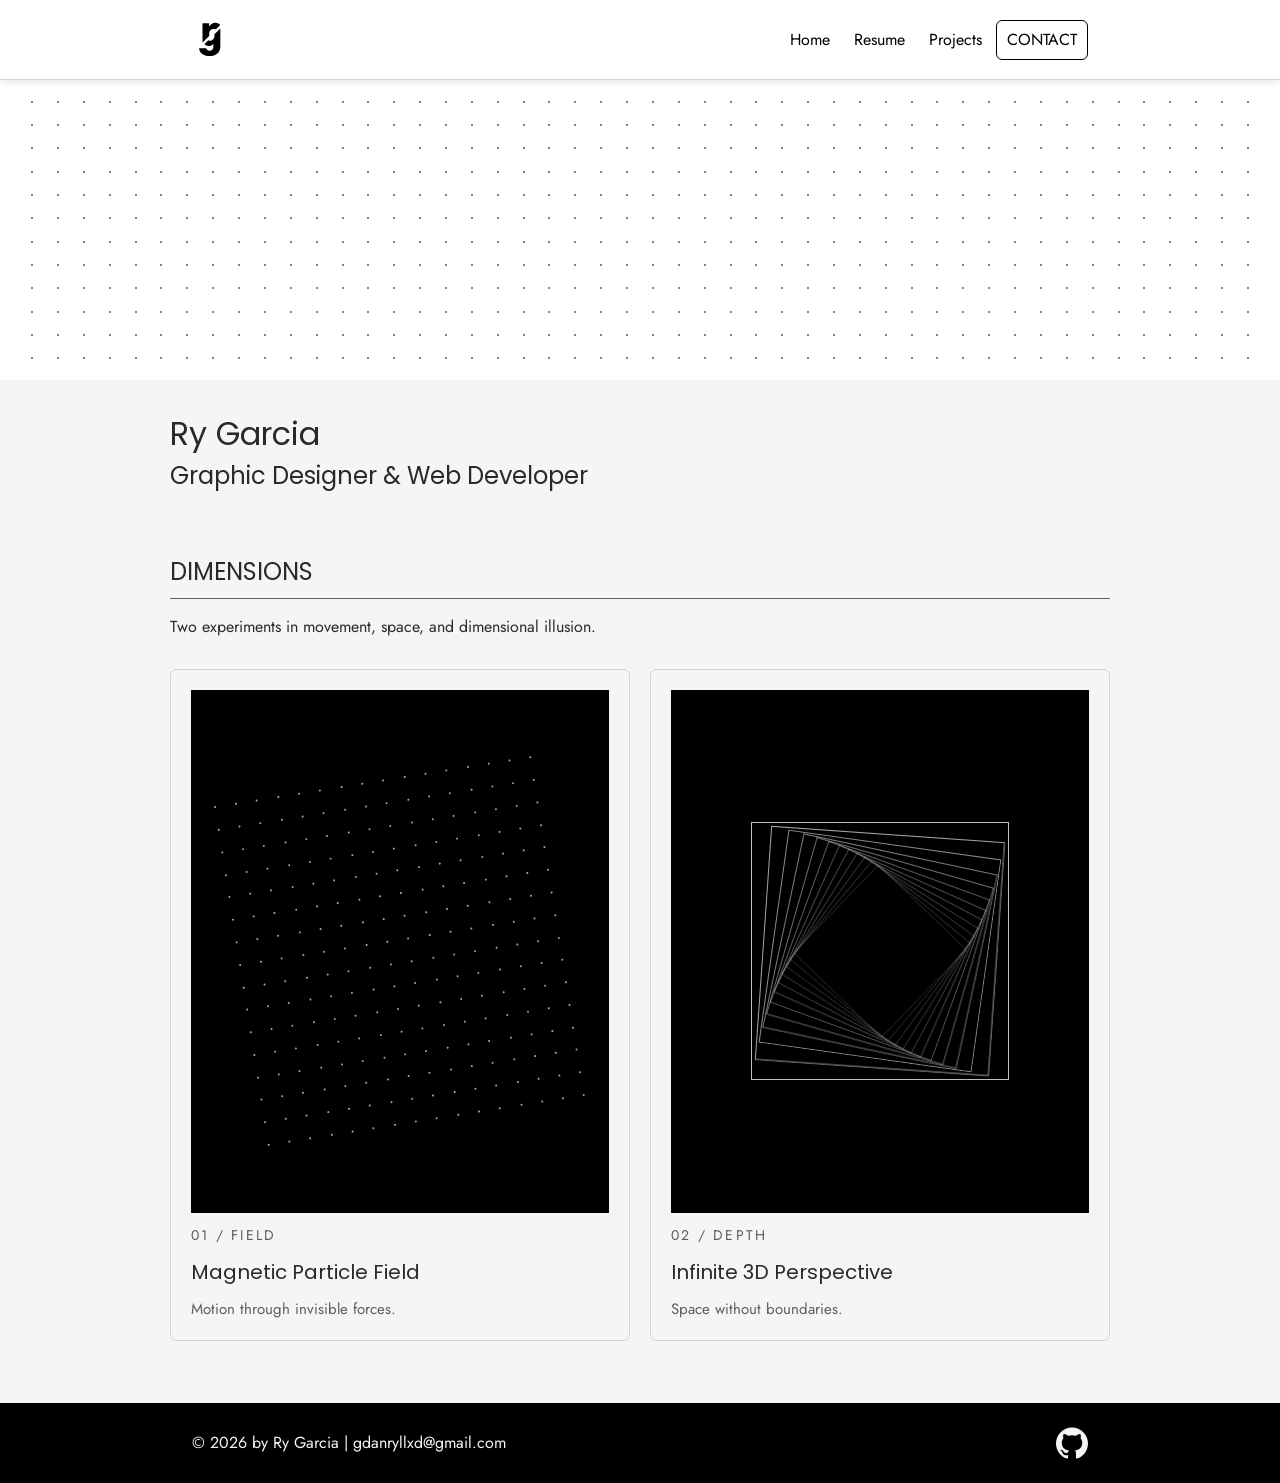
==== animations.html @ 8d1f46aa "Remove old SVG project" ====
<!DOCTYPE html>
<html lang="en">
  <head>
    <meta charset="UTF-8">
    <meta name="viewport" content="width=device-width, initial-scale=1.0">
    <title>DIMENSIONS | Ry Garcia</title>
    <meta name="description" content="Two CSS motion studies by Ry Garcia: magnetic particle waves and infinite perspective.">
    <link rel="icon" href="logo%20animation/monogram.svg" type="image/svg+xml">

    <link rel="preconnect" href="https://fonts.googleapis.com">
    <link rel="preconnect" href="https://fonts.gstatic.com" crossorigin>
    <link href="https://fonts.googleapis.com/css2?family=Jost:ital,wght@0,100..900;1,100..900&family=Poppins:wght@400;500;600&display=swap" rel="stylesheet">

    <link rel="stylesheet" href="css/styles.css">
    <link rel="stylesheet" href="css/dimensions.css">
  </head>

  <body class="projects resume">
    <a class="skip-link" href="#main-content">Skip to content</a>
    <div class="navWrap">
      <a href="index.html" class="navLogo" aria-label="Home">
        <svg class="logo" viewBox="0 0 500 500" role="img" aria-label="Ry Garcia monogram">
          <path class="logo-g" d="M280.364,178.832c.059,8.185.182,16.949.182,23.941,0,30.855-29.593,56.183-61.036,56.183-6.953,0-11.017-1.473-14.735-4.535l-49.396,49.396c11.145,12.104,33.011,21.149,50.374,21.149,29.133,0,41.964-6.332,60.46-25.448h.923v35.435c0,32.635-21.731,49.42-47.626,49.42-24.506,0-37.915-12.589-40.227-31.703h-91.092c5.085,57.347,54.099,97.908,131.319,97.908,79.532,0,134.557-44.757,134.557-120.287V105.129l-73.703,73.703Z"></path>
          <path class="logo-r" d="M131.656,282.285l83.306-83.305.556-36.054c0-27.744,23.435-49.475,54.083-49.475,11.64,0,18.456,2.064,25.304,5.587l57.84-57.84c-9.138-9.321-16.112-13.548-22.907-17.027-9.123-4.065-14.662-5.293-19.506-6.321-8.775-1.862-15.678-2.05-17.744-2.081-16.878-.254-30.786,5.124-37.82,8.492-14.78,7.078-28.645,18.927-39.7,36.821h-1.351v-40.69h-82.93l.846,235.604.025,6.288Z"></path>
        </svg>
      </a>
      <input type="checkbox" id="navToggle" class="navToggle" aria-label="Toggle navigation" aria-controls="primaryNavigation">
      <label for="navToggle" class="navToggleLabel"><span></span></label>
      <nav id="primaryNavigation" aria-label="Primary navigation">
        <ul>
          <li><a href="index.html">Home</a></li>
          <li><a href="resume.html">Resume</a></li>
          <li><a href="projects.html">Projects</a></li>
          <li><button type="button" class="btn" popovertarget="contactPopover">Contact</button></li>
        </ul>
      </nav>
    </div>

    <div id="contactPopover" popover role="dialog" aria-labelledby="contactHeading">
      <div class="card">
        <img src="images/ry-garcia.webp" alt="Ry Garcia" width="384" height="512" decoding="async">
        <div class="contact-details">
          <h2 id="contactHeading">Ry Garcia</h2>
          <p class="contact-bio">
            I’m a graphic design and web development student who enjoys learning
            new skills, exploring creative ideas, and building websites that are
            both creative and functional.
          </p>
          <p><a href="mailto:ry.garcia@example.com">ry.garcia@example.com</a></p>
          <p><a href="tel:+13035550142">(303) 555-0142</a></p>
        </div>
        <button type="button" popovertarget="contactPopover" popovertargetaction="hide" aria-label="Close contact" autofocus>&#215;</button>
      </div>
    </div>

    <header>
      <div class="banner-field" aria-hidden="true">
        <div class="banner-row" style="--row: 0">
          <span class="banner-dot"></span><span class="banner-dot"></span><span class="banner-dot"></span><span class="banner-dot"></span><span class="banner-dot"></span><span class="banner-dot"></span><span class="banner-dot"></span><span class="banner-dot"></span><span class="banner-dot"></span><span class="banner-dot"></span><span class="banner-dot"></span><span class="banner-dot"></span><span class="banner-dot"></span><span class="banner-dot"></span><span class="banner-dot"></span><span class="banner-dot"></span>
          <span class="banner-dot"></span><span class="banner-dot"></span><span class="banner-dot"></span><span class="banner-dot"></span><span class="banner-dot"></span><span class="banner-dot"></span><span class="banner-dot"></span><span class="banner-dot"></span><span class="banner-dot"></span><span class="banner-dot"></span><span class="banner-dot"></span><span class="banner-dot"></span><span class="banner-dot"></span><span class="banner-dot"></span><span class="banner-dot"></span><span class="banner-dot"></span>
          <span class="banner-dot"></span><span class="banner-dot"></span><span class="banner-dot"></span><span class="banner-dot"></span><span class="banner-dot"></span><span class="banner-dot"></span><span class="banner-dot"></span><span class="banner-dot"></span><span class="banner-dot"></span><span class="banner-dot"></span><span class="banner-dot"></span><span class="banner-dot"></span><span class="banner-dot"></span><span class="banner-dot"></span><span class="banner-dot"></span><span class="banner-dot"></span>
        </div>
        <div class="banner-row" style="--row: 1">
          <span class="banner-dot"></span><span class="banner-dot"></span><span class="banner-dot"></span><span class="banner-dot"></span><span class="banner-dot"></span><span class="banner-dot"></span><span class="banner-dot"></span><span class="banner-dot"></span><span class="banner-dot"></span><span class="banner-dot"></span><span class="banner-dot"></span><span class="banner-dot"></span><span class="banner-dot"></span><span class="banner-dot"></span><span class="banner-dot"></span><span class="banner-dot"></span>
          <span class="banner-dot"></span><span class="banner-dot"></span><span class="banner-dot"></span><span class="banner-dot"></span><span class="banner-dot"></span><span class="banner-dot"></span><span class="banner-dot"></span><span class="banner-dot"></span><span class="banner-dot"></span><span class="banner-dot"></span><span class="banner-dot"></span><span class="banner-dot"></span><span class="banner-dot"></span><span class="banner-dot"></span><span class="banner-dot"></span><span class="banner-dot"></span>
          <span class="banner-dot"></span><span class="banner-dot"></span><span class="banner-dot"></span><span class="banner-dot"></span><span class="banner-dot"></span><span class="banner-dot"></span><span class="banner-dot"></span><span class="banner-dot"></span><span class="banner-dot"></span><span class="banner-dot"></span><span class="banner-dot"></span><span class="banner-dot"></span><span class="banner-dot"></span><span class="banner-dot"></span><span class="banner-dot"></span><span class="banner-dot"></span>
        </div>
        <div class="banner-row" style="--row: 2">
          <span class="banner-dot"></span><span class="banner-dot"></span><span class="banner-dot"></span><span class="banner-dot"></span><span class="banner-dot"></span><span class="banner-dot"></span><span class="banner-dot"></span><span class="banner-dot"></span><span class="banner-dot"></span><span class="banner-dot"></span><span class="banner-dot"></span><span class="banner-dot"></span><span class="banner-dot"></span><span class="banner-dot"></span><span class="banner-dot"></span><span class="banner-dot"></span>
          <span class="banner-dot"></span><span class="banner-dot"></span><span class="banner-dot"></span><span class="banner-dot"></span><span class="banner-dot"></span><span class="banner-dot"></span><span class="banner-dot"></span><span class="banner-dot"></span><span class="banner-dot"></span><span class="banner-dot"></span><span class="banner-dot"></span><span class="banner-dot"></span><span class="banner-dot"></span><span class="banner-dot"></span><span class="banner-dot"></span><span class="banner-dot"></span>
          <span class="banner-dot"></span><span class="banner-dot"></span><span class="banner-dot"></span><span class="banner-dot"></span><span class="banner-dot"></span><span class="banner-dot"></span><span class="banner-dot"></span><span class="banner-dot"></span><span class="banner-dot"></span><span class="banner-dot"></span><span class="banner-dot"></span><span class="banner-dot"></span><span class="banner-dot"></span><span class="banner-dot"></span><span class="banner-dot"></span><span class="banner-dot"></span>
        </div>
        <div class="banner-row" style="--row: 3">
          <span class="banner-dot"></span><span class="banner-dot"></span><span class="banner-dot"></span><span class="banner-dot"></span><span class="banner-dot"></span><span class="banner-dot"></span><span class="banner-dot"></span><span class="banner-dot"></span><span class="banner-dot"></span><span class="banner-dot"></span><span class="banner-dot"></span><span class="banner-dot"></span><span class="banner-dot"></span><span class="banner-dot"></span><span class="banner-dot"></span><span class="banner-dot"></span>
          <span class="banner-dot"></span><span class="banner-dot"></span><span class="banner-dot"></span><span class="banner-dot"></span><span class="banner-dot"></span><span class="banner-dot"></span><span class="banner-dot"></span><span class="banner-dot"></span><span class="banner-dot"></span><span class="banner-dot"></span><span class="banner-dot"></span><span class="banner-dot"></span><span class="banner-dot"></span><span class="banner-dot"></span><span class="banner-dot"></span><span class="banner-dot"></span>
          <span class="banner-dot"></span><span class="banner-dot"></span><span class="banner-dot"></span><span class="banner-dot"></span><span class="banner-dot"></span><span class="banner-dot"></span><span class="banner-dot"></span><span class="banner-dot"></span><span class="banner-dot"></span><span class="banner-dot"></span><span class="banner-dot"></span><span class="banner-dot"></span><span class="banner-dot"></span><span class="banner-dot"></span><span class="banner-dot"></span><span class="banner-dot"></span>
        </div>
        <div class="banner-row" style="--row: 4">
          <span class="banner-dot"></span><span class="banner-dot"></span><span class="banner-dot"></span><span class="banner-dot"></span><span class="banner-dot"></span><span class="banner-dot"></span><span class="banner-dot"></span><span class="banner-dot"></span><span class="banner-dot"></span><span class="banner-dot"></span><span class="banner-dot"></span><span class="banner-dot"></span><span class="banner-dot"></span><span class="banner-dot"></span><span class="banner-dot"></span><span class="banner-dot"></span>
          <span class="banner-dot"></span><span class="banner-dot"></span><span class="banner-dot"></span><span class="banner-dot"></span><span class="banner-dot"></span><span class="banner-dot"></span><span class="banner-dot"></span><span class="banner-dot"></span><span class="banner-dot"></span><span class="banner-dot"></span><span class="banner-dot"></span><span class="banner-dot"></span><span class="banner-dot"></span><span class="banner-dot"></span><span class="banner-dot"></span><span class="banner-dot"></span>
          <span class="banner-dot"></span><span class="banner-dot"></span><span class="banner-dot"></span><span class="banner-dot"></span><span class="banner-dot"></span><span class="banner-dot"></span><span class="banner-dot"></span><span class="banner-dot"></span><span class="banner-dot"></span><span class="banner-dot"></span><span class="banner-dot"></span><span class="banner-dot"></span><span class="banner-dot"></span><span class="banner-dot"></span><span class="banner-dot"></span><span class="banner-dot"></span>
        </div>
        <div class="banner-row" style="--row: 5">
          <span class="banner-dot"></span><span class="banner-dot"></span><span class="banner-dot"></span><span class="banner-dot"></span><span class="banner-dot"></span><span class="banner-dot"></span><span class="banner-dot"></span><span class="banner-dot"></span><span class="banner-dot"></span><span class="banner-dot"></span><span class="banner-dot"></span><span class="banner-dot"></span><span class="banner-dot"></span><span class="banner-dot"></span><span class="banner-dot"></span><span class="banner-dot"></span>
          <span class="banner-dot"></span><span class="banner-dot"></span><span class="banner-dot"></span><span class="banner-dot"></span><span class="banner-dot"></span><span class="banner-dot"></span><span class="banner-dot"></span><span class="banner-dot"></span><span class="banner-dot"></span><span class="banner-dot"></span><span class="banner-dot"></span><span class="banner-dot"></span><span class="banner-dot"></span><span class="banner-dot"></span><span class="banner-dot"></span><span class="banner-dot"></span>
          <span class="banner-dot"></span><span class="banner-dot"></span><span class="banner-dot"></span><span class="banner-dot"></span><span class="banner-dot"></span><span class="banner-dot"></span><span class="banner-dot"></span><span class="banner-dot"></span><span class="banner-dot"></span><span class="banner-dot"></span><span class="banner-dot"></span><span class="banner-dot"></span><span class="banner-dot"></span><span class="banner-dot"></span><span class="banner-dot"></span><span class="banner-dot"></span>
        </div>
        <div class="banner-row" style="--row: 6">
          <span class="banner-dot"></span><span class="banner-dot"></span><span class="banner-dot"></span><span class="banner-dot"></span><span class="banner-dot"></span><span class="banner-dot"></span><span class="banner-dot"></span><span class="banner-dot"></span><span class="banner-dot"></span><span class="banner-dot"></span><span class="banner-dot"></span><span class="banner-dot"></span><span class="banner-dot"></span><span class="banner-dot"></span><span class="banner-dot"></span><span class="banner-dot"></span>
          <span class="banner-dot"></span><span class="banner-dot"></span><span class="banner-dot"></span><span class="banner-dot"></span><span class="banner-dot"></span><span class="banner-dot"></span><span class="banner-dot"></span><span class="banner-dot"></span><span class="banner-dot"></span><span class="banner-dot"></span><span class="banner-dot"></span><span class="banner-dot"></span><span class="banner-dot"></span><span class="banner-dot"></span><span class="banner-dot"></span><span class="banner-dot"></span>
          <span class="banner-dot"></span><span class="banner-dot"></span><span class="banner-dot"></span><span class="banner-dot"></span><span class="banner-dot"></span><span class="banner-dot"></span><span class="banner-dot"></span><span class="banner-dot"></span><span class="banner-dot"></span><span class="banner-dot"></span><span class="banner-dot"></span><span class="banner-dot"></span><span class="banner-dot"></span><span class="banner-dot"></span><span class="banner-dot"></span><span class="banner-dot"></span>
        </div>
        <div class="banner-row" style="--row: 7">
          <span class="banner-dot"></span><span class="banner-dot"></span><span class="banner-dot"></span><span class="banner-dot"></span><span class="banner-dot"></span><span class="banner-dot"></span><span class="banner-dot"></span><span class="banner-dot"></span><span class="banner-dot"></span><span class="banner-dot"></span><span class="banner-dot"></span><span class="banner-dot"></span><span class="banner-dot"></span><span class="banner-dot"></span><span class="banner-dot"></span><span class="banner-dot"></span>
          <span class="banner-dot"></span><span class="banner-dot"></span><span class="banner-dot"></span><span class="banner-dot"></span><span class="banner-dot"></span><span class="banner-dot"></span><span class="banner-dot"></span><span class="banner-dot"></span><span class="banner-dot"></span><span class="banner-dot"></span><span class="banner-dot"></span><span class="banner-dot"></span><span class="banner-dot"></span><span class="banner-dot"></span><span class="banner-dot"></span><span class="banner-dot"></span>
          <span class="banner-dot"></span><span class="banner-dot"></span><span class="banner-dot"></span><span class="banner-dot"></span><span class="banner-dot"></span><span class="banner-dot"></span><span class="banner-dot"></span><span class="banner-dot"></span><span class="banner-dot"></span><span class="banner-dot"></span><span class="banner-dot"></span><span class="banner-dot"></span><span class="banner-dot"></span><span class="banner-dot"></span><span class="banner-dot"></span><span class="banner-dot"></span>
        </div>
        <div class="banner-row" style="--row: 8">
          <span class="banner-dot"></span><span class="banner-dot"></span><span class="banner-dot"></span><span class="banner-dot"></span><span class="banner-dot"></span><span class="banner-dot"></span><span class="banner-dot"></span><span class="banner-dot"></span><span class="banner-dot"></span><span class="banner-dot"></span><span class="banner-dot"></span><span class="banner-dot"></span><span class="banner-dot"></span><span class="banner-dot"></span><span class="banner-dot"></span><span class="banner-dot"></span>
          <span class="banner-dot"></span><span class="banner-dot"></span><span class="banner-dot"></span><span class="banner-dot"></span><span class="banner-dot"></span><span class="banner-dot"></span><span class="banner-dot"></span><span class="banner-dot"></span><span class="banner-dot"></span><span class="banner-dot"></span><span class="banner-dot"></span><span class="banner-dot"></span><span class="banner-dot"></span><span class="banner-dot"></span><span class="banner-dot"></span><span class="banner-dot"></span>
          <span class="banner-dot"></span><span class="banner-dot"></span><span class="banner-dot"></span><span class="banner-dot"></span><span class="banner-dot"></span><span class="banner-dot"></span><span class="banner-dot"></span><span class="banner-dot"></span><span class="banner-dot"></span><span class="banner-dot"></span><span class="banner-dot"></span><span class="banner-dot"></span><span class="banner-dot"></span><span class="banner-dot"></span><span class="banner-dot"></span><span class="banner-dot"></span>
        </div>
        <div class="banner-row" style="--row: 9">
          <span class="banner-dot"></span><span class="banner-dot"></span><span class="banner-dot"></span><span class="banner-dot"></span><span class="banner-dot"></span><span class="banner-dot"></span><span class="banner-dot"></span><span class="banner-dot"></span><span class="banner-dot"></span><span class="banner-dot"></span><span class="banner-dot"></span><span class="banner-dot"></span><span class="banner-dot"></span><span class="banner-dot"></span><span class="banner-dot"></span><span class="banner-dot"></span>
          <span class="banner-dot"></span><span class="banner-dot"></span><span class="banner-dot"></span><span class="banner-dot"></span><span class="banner-dot"></span><span class="banner-dot"></span><span class="banner-dot"></span><span class="banner-dot"></span><span class="banner-dot"></span><span class="banner-dot"></span><span class="banner-dot"></span><span class="banner-dot"></span><span class="banner-dot"></span><span class="banner-dot"></span><span class="banner-dot"></span><span class="banner-dot"></span>
          <span class="banner-dot"></span><span class="banner-dot"></span><span class="banner-dot"></span><span class="banner-dot"></span><span class="banner-dot"></span><span class="banner-dot"></span><span class="banner-dot"></span><span class="banner-dot"></span><span class="banner-dot"></span><span class="banner-dot"></span><span class="banner-dot"></span><span class="banner-dot"></span><span class="banner-dot"></span><span class="banner-dot"></span><span class="banner-dot"></span><span class="banner-dot"></span>
        </div>
        <div class="banner-row" style="--row: 10">
          <span class="banner-dot"></span><span class="banner-dot"></span><span class="banner-dot"></span><span class="banner-dot"></span><span class="banner-dot"></span><span class="banner-dot"></span><span class="banner-dot"></span><span class="banner-dot"></span><span class="banner-dot"></span><span class="banner-dot"></span><span class="banner-dot"></span><span class="banner-dot"></span><span class="banner-dot"></span><span class="banner-dot"></span><span class="banner-dot"></span><span class="banner-dot"></span>
          <span class="banner-dot"></span><span class="banner-dot"></span><span class="banner-dot"></span><span class="banner-dot"></span><span class="banner-dot"></span><span class="banner-dot"></span><span class="banner-dot"></span><span class="banner-dot"></span><span class="banner-dot"></span><span class="banner-dot"></span><span class="banner-dot"></span><span class="banner-dot"></span><span class="banner-dot"></span><span class="banner-dot"></span><span class="banner-dot"></span><span class="banner-dot"></span>
          <span class="banner-dot"></span><span class="banner-dot"></span><span class="banner-dot"></span><span class="banner-dot"></span><span class="banner-dot"></span><span class="banner-dot"></span><span class="banner-dot"></span><span class="banner-dot"></span><span class="banner-dot"></span><span class="banner-dot"></span><span class="banner-dot"></span><span class="banner-dot"></span><span class="banner-dot"></span><span class="banner-dot"></span><span class="banner-dot"></span><span class="banner-dot"></span>
        </div>
        <div class="banner-row" style="--row: 11">
          <span class="banner-dot"></span><span class="banner-dot"></span><span class="banner-dot"></span><span class="banner-dot"></span><span class="banner-dot"></span><span class="banner-dot"></span><span class="banner-dot"></span><span class="banner-dot"></span><span class="banner-dot"></span><span class="banner-dot"></span><span class="banner-dot"></span><span class="banner-dot"></span><span class="banner-dot"></span><span class="banner-dot"></span><span class="banner-dot"></span><span class="banner-dot"></span>
          <span class="banner-dot"></span><span class="banner-dot"></span><span class="banner-dot"></span><span class="banner-dot"></span><span class="banner-dot"></span><span class="banner-dot"></span><span class="banner-dot"></span><span class="banner-dot"></span><span class="banner-dot"></span><span class="banner-dot"></span><span class="banner-dot"></span><span class="banner-dot"></span><span class="banner-dot"></span><span class="banner-dot"></span><span class="banner-dot"></span><span class="banner-dot"></span>
          <span class="banner-dot"></span><span class="banner-dot"></span><span class="banner-dot"></span><span class="banner-dot"></span><span class="banner-dot"></span><span class="banner-dot"></span><span class="banner-dot"></span><span class="banner-dot"></span><span class="banner-dot"></span><span class="banner-dot"></span><span class="banner-dot"></span><span class="banner-dot"></span><span class="banner-dot"></span><span class="banner-dot"></span><span class="banner-dot"></span><span class="banner-dot"></span>
        </div>
      </div>
      <div class="content-wrapper">
        <h1>Ry Garcia</h1>
        <p class="site-subtitle">Graphic Designer &amp; Web Developer</p>
      </div>
    </header>

    <main id="main-content" class="content-wrapper" tabindex="-1">
      <section class="resume-section dimensions" aria-labelledby="animation-showcase-heading">
        <h2 id="animation-showcase-heading">DIMENSIONS</h2>
        <p class="dimensions-intro">Two experiments in movement, space, and dimensional illusion.</p>
        <div class="project-wrapper dimensions-grid">
          <article class="project-item dimensions-card">
            <div class="dimensions-stage dimensions-stage--field" tabindex="0" role="img" aria-label="Coordinated magnetic particle waves. Hover or focus to expand the field.">
              <div class="magnetic-field" aria-hidden="true">
                <div class="field-row" style="--row: 0"><span class="field-dot"></span><span class="field-dot"></span><span class="field-dot"></span><span class="field-dot"></span><span class="field-dot"></span><span class="field-dot"></span><span class="field-dot"></span><span class="field-dot"></span><span class="field-dot"></span><span class="field-dot"></span><span class="field-dot"></span><span class="field-dot"></span><span class="field-dot"></span><span class="field-dot"></span><span class="field-dot"></span><span class="field-dot"></span></div>
                <div class="field-row" style="--row: 1"><span class="field-dot"></span><span class="field-dot"></span><span class="field-dot"></span><span class="field-dot"></span><span class="field-dot"></span><span class="field-dot"></span><span class="field-dot"></span><span class="field-dot"></span><span class="field-dot"></span><span class="field-dot"></span><span class="field-dot"></span><span class="field-dot"></span><span class="field-dot"></span><span class="field-dot"></span><span class="field-dot"></span><span class="field-dot"></span></div>
                <div class="field-row" style="--row: 2"><span class="field-dot"></span><span class="field-dot"></span><span class="field-dot"></span><span class="field-dot"></span><span class="field-dot"></span><span class="field-dot"></span><span class="field-dot"></span><span class="field-dot"></span><span class="field-dot"></span><span class="field-dot"></span><span class="field-dot"></span><span class="field-dot"></span><span class="field-dot"></span><span class="field-dot"></span><span class="field-dot"></span><span class="field-dot"></span></div>
                <div class="field-row" style="--row: 3"><span class="field-dot"></span><span class="field-dot"></span><span class="field-dot"></span><span class="field-dot"></span><span class="field-dot"></span><span class="field-dot"></span><span class="field-dot"></span><span class="field-dot"></span><span class="field-dot"></span><span class="field-dot"></span><span class="field-dot"></span><span class="field-dot"></span><span class="field-dot"></span><span class="field-dot"></span><span class="field-dot"></span><span class="field-dot"></span></div>
                <div class="field-row" style="--row: 4"><span class="field-dot"></span><span class="field-dot"></span><span class="field-dot"></span><span class="field-dot"></span><span class="field-dot"></span><span class="field-dot"></span><span class="field-dot"></span><span class="field-dot"></span><span class="field-dot"></span><span class="field-dot"></span><span class="field-dot"></span><span class="field-dot"></span><span class="field-dot"></span><span class="field-dot"></span><span class="field-dot"></span><span class="field-dot"></span></div>
                <div class="field-row" style="--row: 5"><span class="field-dot"></span><span class="field-dot"></span><span class="field-dot"></span><span class="field-dot"></span><span class="field-dot"></span><span class="field-dot"></span><span class="field-dot"></span><span class="field-dot"></span><span class="field-dot"></span><span class="field-dot"></span><span class="field-dot"></span><span class="field-dot"></span><span class="field-dot"></span><span class="field-dot"></span><span class="field-dot"></span><span class="field-dot"></span></div>
                <div class="field-row" style="--row: 6"><span class="field-dot"></span><span class="field-dot"></span><span class="field-dot"></span><span class="field-dot"></span><span class="field-dot"></span><span class="field-dot"></span><span class="field-dot"></span><span class="field-dot"></span><span class="field-dot"></span><span class="field-dot"></span><span class="field-dot"></span><span class="field-dot"></span><span class="field-dot"></span><span class="field-dot"></span><span class="field-dot"></span><span class="field-dot"></span></div>
                <div class="field-row" style="--row: 7"><span class="field-dot"></span><span class="field-dot"></span><span class="field-dot"></span><span class="field-dot"></span><span class="field-dot"></span><span class="field-dot"></span><span class="field-dot"></span><span class="field-dot"></span><span class="field-dot"></span><span class="field-dot"></span><span class="field-dot"></span><span class="field-dot"></span><span class="field-dot"></span><span class="field-dot"></span><span class="field-dot"></span><span class="field-dot"></span></div>
                <div class="field-row" style="--row: 8"><span class="field-dot"></span><span class="field-dot"></span><span class="field-dot"></span><span class="field-dot"></span><span class="field-dot"></span><span class="field-dot"></span><span class="field-dot"></span><span class="field-dot"></span><span class="field-dot"></span><span class="field-dot"></span><span class="field-dot"></span><span class="field-dot"></span><span class="field-dot"></span><span class="field-dot"></span><span class="field-dot"></span><span class="field-dot"></span></div>
                <div class="field-row" style="--row: 9"><span class="field-dot"></span><span class="field-dot"></span><span class="field-dot"></span><span class="field-dot"></span><span class="field-dot"></span><span class="field-dot"></span><span class="field-dot"></span><span class="field-dot"></span><span class="field-dot"></span><span class="field-dot"></span><span class="field-dot"></span><span class="field-dot"></span><span class="field-dot"></span><span class="field-dot"></span><span class="field-dot"></span><span class="field-dot"></span></div>
                <div class="field-row" style="--row: 10"><span class="field-dot"></span><span class="field-dot"></span><span class="field-dot"></span><span class="field-dot"></span><span class="field-dot"></span><span class="field-dot"></span><span class="field-dot"></span><span class="field-dot"></span><span class="field-dot"></span><span class="field-dot"></span><span class="field-dot"></span><span class="field-dot"></span><span class="field-dot"></span><span class="field-dot"></span><span class="field-dot"></span><span class="field-dot"></span></div>
                <div class="field-row" style="--row: 11"><span class="field-dot"></span><span class="field-dot"></span><span class="field-dot"></span><span class="field-dot"></span><span class="field-dot"></span><span class="field-dot"></span><span class="field-dot"></span><span class="field-dot"></span><span class="field-dot"></span><span class="field-dot"></span><span class="field-dot"></span><span class="field-dot"></span><span class="field-dot"></span><span class="field-dot"></span><span class="field-dot"></span><span class="field-dot"></span></div>
                <div class="field-row" style="--row: 12"><span class="field-dot"></span><span class="field-dot"></span><span class="field-dot"></span><span class="field-dot"></span><span class="field-dot"></span><span class="field-dot"></span><span class="field-dot"></span><span class="field-dot"></span><span class="field-dot"></span><span class="field-dot"></span><span class="field-dot"></span><span class="field-dot"></span><span class="field-dot"></span><span class="field-dot"></span><span class="field-dot"></span><span class="field-dot"></span></div>
                <div class="field-row" style="--row: 13"><span class="field-dot"></span><span class="field-dot"></span><span class="field-dot"></span><span class="field-dot"></span><span class="field-dot"></span><span class="field-dot"></span><span class="field-dot"></span><span class="field-dot"></span><span class="field-dot"></span><span class="field-dot"></span><span class="field-dot"></span><span class="field-dot"></span><span class="field-dot"></span><span class="field-dot"></span><span class="field-dot"></span><span class="field-dot"></span></div>
                <div class="field-row" style="--row: 14"><span class="field-dot"></span><span class="field-dot"></span><span class="field-dot"></span><span class="field-dot"></span><span class="field-dot"></span><span class="field-dot"></span><span class="field-dot"></span><span class="field-dot"></span><span class="field-dot"></span><span class="field-dot"></span><span class="field-dot"></span><span class="field-dot"></span><span class="field-dot"></span><span class="field-dot"></span><span class="field-dot"></span><span class="field-dot"></span></div>
                <div class="field-row" style="--row: 15"><span class="field-dot"></span><span class="field-dot"></span><span class="field-dot"></span><span class="field-dot"></span><span class="field-dot"></span><span class="field-dot"></span><span class="field-dot"></span><span class="field-dot"></span><span class="field-dot"></span><span class="field-dot"></span><span class="field-dot"></span><span class="field-dot"></span><span class="field-dot"></span><span class="field-dot"></span><span class="field-dot"></span><span class="field-dot"></span></div>
              </div>
            </div>
            <p class="dimensions-label">01 / FIELD</p>
            <h3>Magnetic Particle Field</h3>
            <p class="dimensions-caption">Motion through invisible forces.</p>
          </article>

          <article class="project-item dimensions-card">
            <div class="dimensions-stage dimensions-stage--depth" tabindex="0" role="img" aria-label="Nested geometric frames moving through depth. Hover or focus to shift perspective.">
              <div class="depth-camera" aria-hidden="true">
                <div class="depth-flight">
                  <span class="depth-frame" style="--frame: 0"></span>
                  <span class="depth-frame" style="--frame: 1"></span>
                  <span class="depth-frame" style="--frame: 2"></span>
                  <span class="depth-frame" style="--frame: 3"></span>
                  <span class="depth-frame" style="--frame: 4"></span>
                  <span class="depth-frame" style="--frame: 5"></span>
                  <span class="depth-frame" style="--frame: 6"></span>
                  <span class="depth-frame" style="--frame: 7"></span>
                  <span class="depth-frame" style="--frame: 8"></span>
                  <span class="depth-frame" style="--frame: 9"></span>
                  <span class="depth-frame" style="--frame: 10"></span>
                  <span class="depth-frame" style="--frame: 11"></span>
                </div>
              </div>
            </div>
            <p class="dimensions-label">02 / DEPTH</p>
            <h3>Infinite 3D Perspective</h3>
            <p class="dimensions-caption">Space without boundaries.</p>
          </article>

        </div>
      </section>
    </main>

    <footer>
      <p>
        © 2026 by Ry Garcia |
        <a href="mailto:gdanryllxd@gmail.com">gdanryllxd@gmail.com</a>
      </p>

      <ul class="socials">
        <li>
          <a href="https://github.com/rydoesart/ry_garcia_resume" target="_blank" rel="noopener" aria-label="GitHub repository">
            <svg class="github-icon" viewBox="0 0 24 24" aria-hidden="true" focusable="false">
              <path fill="currentColor" d="M12 .297c-6.63 0-12 5.373-12 12 0 5.303 3.438 9.8 8.205 11.385.6.113.82-.258.82-.577 0-.285-.01-1.04-.015-2.04-3.338.724-4.042-1.61-4.042-1.61-.546-1.387-1.333-1.756-1.333-1.756-1.09-.745.083-.73.083-.73 1.205.084 1.84 1.237 1.84 1.237 1.07 1.835 2.807 1.305 3.492.998.108-.776.418-1.305.762-1.605-2.665-.3-5.467-1.334-5.467-5.931 0-1.31.469-2.381 1.235-3.221-.124-.303-.535-1.524.117-3.176 0 0 1.008-.322 3.3 1.23.957-.266 1.983-.399 3.003-.404 1.02.005 2.047.138 3.006.404 2.29-1.552 3.295-1.23 3.295-1.23.655 1.652.243 2.873.12 3.176.77.84 1.232 1.911 1.232 3.221 0 4.609-2.807 5.628-5.479 5.921.43.372.823 1.102.823 2.222 0 1.606-.015 2.903-.015 3.297 0 .322.216.694.825.576C20.565 22.092 24 17.592 24 12.297c0-6.627-5.373-12-12-12Z"/>
            </svg>
          </a>
        </li>
      </ul>
    </footer>
  </body>
</html>
---- css/styles.css ----
/* Custom properties and base styles */

:root {
    --neutral: oklch(45% 0 0);

    --gray-1: oklch(from var(--neutral) 97% c h);
    --gray-2: oklch(from var(--neutral) 92% c h);
    --gray-3: oklch(from var(--neutral) 87% c h);
    --gray-4: oklch(from var(--neutral) 78% c h);
    --gray-5: oklch(from var(--neutral) 68% c h);
    --gray-6: oklch(from var(--neutral) 58% c h);
    --gray-7: oklch(from var(--neutral) 48% c h);
    --gray-8: oklch(from var(--neutral) 38% c h);
    --gray-9: oklch(from var(--neutral) 28% c h);

    --green: oklch(50% 0.13 150);
    --black: oklch(0% 0 0);
    --white: oklch(100% 0 0);
    --transparent: oklch(0% 0 0 / 0);
    --divider-color: oklch(from var(--black) l c h / 60%);

    --body-font: "Jost", sans-serif;
    --heading-font: "Poppins", sans-serif;
    --bar-inline-inset: clamp(var(--space-6), 15vi, 12rem);

    --space-1: 0.25rem;
    --space-2: 0.5rem;
    --space-2-5: 0.625rem;
    --space-3: 0.75rem;
    --space-4: 1rem;
    --space-5: 1.25rem;
    --space-6: 1.5rem;
    --space-7: 1.875rem;
    --space-8: 2rem;
    --space-10: 2.5rem;
    --space-12: 3rem;
    --space-16: 4rem;

    --logo-size: 2.5rem;
    --contact-block-size: 18rem;
    --contact-min-inline-size: 22rem;
    --contact-min-block-size: 12.5rem;
    --contact-image-size: 8rem;
    --menu-icon-size: 1.75rem;
    --content-max-inline-size: 62.5rem;
    --work-column-inline-size: 18.75rem;
    --hero-block-size-small: 12.5rem;
    --hero-block-size-large: 18.75rem;
    --visually-hidden-size: 0.0625rem;

    --border-hairline: 0.025rem;
    --border-thin: 0.0625rem;
    --border-strong: 0.125rem;
    --radius-card: 0.375rem;
    --radius-pill: 0.75rem;

    --text-base: 1rem;
    --text-xl: 2rem;
    --text-lg: 1.5rem;
    --text-md: 1.25rem;
    --text-button: 1.2rem;
    --space-button: 0.4375rem;
    --tracking-wide: 0.1em;
    --font-weight-regular: 400;
    --font-weight-semibold: 600;
    --opacity-muted: 0.5;

    --logo-assembly-duration: 1.8s;
    --logo-assembly-delay: 0.35s;
    /* SVG user units preserve the exact diagonal contact at every size. */
    --logo-contact: 11.313px;
    --duration-fast: 0.14s;
    --duration-menu: 0.22s;
    --ease-standard: ease-in-out;
    --z-menu: 1;
    --z-navigation: 99;
}

html {
    box-sizing: border-box;
}

*, *::before, *::after {
    box-sizing: inherit;
}

html,
body {
    block-size: 100%;
}

body {
    background: var(--gray-1);
    color: var(--gray-9);
    font-family: var(--body-font);
    font-size: var(--text-base);
    line-height: 1.5;
    margin: 0;
}

h1,
h2,
h3 {
    font-family: var(--heading-font);
    font-style: normal;
    font-weight: var(--font-weight-regular);
    margin: 0;
}

h1 {
    font-size: var(--text-xl);
    line-height: 1.5;
}

h2 {
    font-size: var(--text-lg);
}

h3 {
    font-size: var(--text-md);
}

/* Shared layout */

.content-wrapper {
    margin-block: 0;
    margin-inline: auto;
    max-inline-size: var(--content-max-inline-size);
    padding: var(--space-5);
}

.content-bg {
    background: oklch(from var(--gray-1) l c h / 90%);
    padding: var(--space-5);
}

.site-subtitle {
    font-family: var(--heading-font);
    font-size: var(--text-lg);
    margin: 0;
}

.skip-link {
    position: fixed;
    inset-block-start: var(--space-2);
    inset-inline-start: var(--space-2);
    z-index: calc(var(--z-navigation) + 1);
    background: var(--white);
    color: var(--black);
    padding: var(--space-3) var(--space-4);
    transform: translateY(-200%);
}

.skip-link:focus {
    transform: translateY(0);
}

:where(a, button):focus-visible {
    outline: var(--border-strong) solid var(--green);
    outline-offset: var(--border-strong);
}

/* Header and banner */

.resume header {
    --banner-dot-size: 0.0625rem;
    --banner-cycle: 10s;
    --banner-amplitude: clamp(0.15rem, 0.35vi, 0.35rem);
    isolation: isolate;
    overflow: hidden;
    position: relative;
}

.resume header::before {
    background-color: var(--white);
    content: "";
    display: block;
    block-size: var(--hero-block-size-small);
    position: relative;
    z-index: -1;
}

.resume header > .content-wrapper {
    position: relative;
    z-index: 2;
}

/* Banner dot surface */

.banner-field {
    --banner-columns: 48;
    --banner-rows: 12;
    --banner-mid-row: 5.5;
    --banner-origin-column: 0;
    block-size: var(--hero-block-size-small);
    display: grid;
    grid-template-rows: repeat(var(--banner-rows), minmax(0, 1fr));
    inline-size: 100%;
    inset-block-start: 0;
    inset-inline-start: 0;
    padding-block: var(--space-2-5);
    padding-inline: clamp(var(--space-2-5), 1.5vi, var(--space-6));
    pointer-events: none;
    position: absolute;
    z-index: 1;
}

.banner-row {
    display: grid;
    grid-template-columns: repeat(var(--banner-columns), minmax(0, 1fr));
    place-items: center;
}

.banner-dot {
    --column: 0;
    --ripple-x: calc(var(--column) - var(--banner-origin-column));
    --ripple-y: calc((var(--row) - var(--banner-mid-row)) * 1.3);
    --ripple-distance: hypot(var(--ripple-x), var(--ripple-y));
    --ripple-angle: atan2(var(--ripple-y), var(--ripple-x));
    --ripple-strength: min(1, var(--ripple-distance));
    --ripple-offset-x: calc(cos(var(--ripple-angle)) * var(--ripple-strength) * var(--banner-amplitude));
    --ripple-offset-y: calc(sin(var(--ripple-angle)) * var(--ripple-strength) * var(--banner-amplitude));
    animation: banner-ripple var(--banner-cycle) var(--ease-standard) infinite;
    animation-delay: calc(var(--ripple-distance) * 0.12s);
    background: var(--black);
    block-size: calc(var(--banner-dot-size) * 2);
    border-radius: 50%;
    inline-size: calc(var(--banner-dot-size) * 2);
    opacity: 0.65;
}

/* Banner ripple motion */

@keyframes banner-ripple {
    0%, 12%, 52%, 100% {
        opacity: 0.65;
        transform: translate3d(0, 0, 0) scale(1);
    }

    24% {
        opacity: 1;
        transform: translate3d(var(--ripple-offset-x), var(--ripple-offset-y), 0) scale(1.85);
    }

    38% {
        opacity: 0.55;
        transform: translate3d(calc(var(--ripple-offset-x) * -0.25), calc(var(--ripple-offset-y) * -0.25), 0) scale(0.9);
    }
}

/* Banner ripple phases */

.banner-dot:nth-child(2) { --column: 1; }
.banner-dot:nth-child(3) { --column: 2; }
.banner-dot:nth-child(4) { --column: 3; }
.banner-dot:nth-child(5) { --column: 4; }
.banner-dot:nth-child(6) { --column: 5; }
.banner-dot:nth-child(7) { --column: 6; }
.banner-dot:nth-child(8) { --column: 7; }
.banner-dot:nth-child(9) { --column: 8; }
.banner-dot:nth-child(10) { --column: 9; }
.banner-dot:nth-child(11) { --column: 10; }
.banner-dot:nth-child(12) { --column: 11; }
.banner-dot:nth-child(13) { --column: 12; }
.banner-dot:nth-child(14) { --column: 13; }
.banner-dot:nth-child(15) { --column: 14; }
.banner-dot:nth-child(16) { --column: 15; }
.banner-dot:nth-child(17) { --column: 16; }
.banner-dot:nth-child(18) { --column: 17; }
.banner-dot:nth-child(19) { --column: 18; }
.banner-dot:nth-child(20) { --column: 19; }
.banner-dot:nth-child(21) { --column: 20; }
.banner-dot:nth-child(22) { --column: 21; }
.banner-dot:nth-child(23) { --column: 22; }
.banner-dot:nth-child(24) { --column: 23; }
.banner-dot:nth-child(25) { --column: 24; }
.banner-dot:nth-child(26) { --column: 25; }
.banner-dot:nth-child(27) { --column: 26; }
.banner-dot:nth-child(28) { --column: 27; }
.banner-dot:nth-child(29) { --column: 28; }
.banner-dot:nth-child(30) { --column: 29; }
.banner-dot:nth-child(31) { --column: 30; }
.banner-dot:nth-child(32) { --column: 31; }
.banner-dot:nth-child(33) { --column: 32; }
.banner-dot:nth-child(34) { --column: 33; }
.banner-dot:nth-child(35) { --column: 34; }
.banner-dot:nth-child(36) { --column: 35; }
.banner-dot:nth-child(37) { --column: 36; }
.banner-dot:nth-child(38) { --column: 37; }
.banner-dot:nth-child(39) { --column: 38; }
.banner-dot:nth-child(40) { --column: 39; }
.banner-dot:nth-child(41) { --column: 40; }
.banner-dot:nth-child(42) { --column: 41; }
.banner-dot:nth-child(43) { --column: 42; }
.banner-dot:nth-child(44) { --column: 43; }
.banner-dot:nth-child(45) { --column: 44; }
.banner-dot:nth-child(46) { --column: 45; }
.banner-dot:nth-child(47) { --column: 46; }
.banner-dot:nth-child(48) { --column: 47; }

/* Navigation */

.navLogo {
    display: grid;
    place-items: center;
    inline-size: var(--logo-size);
    block-size: var(--logo-size);
    flex: none;
}

.logo {
    fill: var(--black);
    display: block;
    inline-size: var(--logo-size);
    block-size: var(--logo-size);
}

.navWrap {
    position: sticky;
    inset-block-start: 0;
    z-index: var(--z-navigation);
    min-block-size: calc(var(--space-12) + var(--space-4));
    inline-size: 100%;
    background-color: var(--white);
    -webkit-backdrop-filter: blur(var(--space-3));
    backdrop-filter: blur(var(--space-3));
    border-block-end: var(--border-thin) solid var(--gray-3);
    box-shadow: 0 var(--border-thin) var(--space-2) oklch(from var(--gray-9) l c h / 15%);
    padding-inline: var(--bar-inline-inset);
    display: flex;
    align-items: center;
    justify-content: space-between;
}

#navToggle {
    position: absolute;
    inline-size: var(--visually-hidden-size);
    block-size: var(--visually-hidden-size);
    overflow: hidden;
    clip-path: inset(50%);
    white-space: nowrap;
}

.navToggleLabel {
    position: relative;
    display: grid;
    place-items: center;
    inline-size: var(--space-10);
    block-size: var(--space-10);
    cursor: pointer;
}

.navToggleLabel > span {
    position: relative;
    display: block;
    inline-size: var(--menu-icon-size);
    block-size: var(--border-strong);
    background: var(--black);
    transition: background-color var(--duration-fast) var(--ease-standard);
}

.navToggleLabel > span::before,
.navToggleLabel > span::after {
    content: "";
    display: block;
    position: absolute;
    inset-inline-start: 0;
    inset-block-start: 0;
    inline-size: 100%;
    block-size: 100%;
    background: var(--black);
    transition: transform var(--duration-fast) var(--ease-standard);
}

.navToggleLabel > span::before {
    transform: translateY(calc(-1 * var(--space-2)));
}

.navToggleLabel > span::after {
    transform: translateY(var(--space-2));
}

#navToggle:focus-visible + .navToggleLabel {
    outline: var(--border-strong) solid var(--black);
    outline-offset: var(--border-strong);
}

.navWrap nav {
    position: absolute;
    inset-block-start: 100%;
    inset-inline-start: 0;
    z-index: var(--z-menu);
    inline-size: 100%;
    background: var(--white);
    transform: translateX(-110%);
    visibility: hidden;
    transition: transform var(--duration-menu) var(--ease-standard), visibility var(--duration-menu);
}

.navWrap nav ul {
    list-style: none;
    margin: 0;
    padding: 0;
}

.navWrap nav ul li a {
    position: relative;
    display: block;
    text-decoration: none;
    inline-size: 100%;
    padding: var(--space-3) var(--space-4);
    color: var(--black);
    font-family: var(--body-font);
    border-block-end: var(--border-thin) solid var(--gray-3);
    transition: color var(--duration-fast) var(--ease-standard);
}

.navWrap nav ul li a::after {
    content: "";
    position: absolute;
    inset-inline: var(--space-4);
    inset-block-end: 0;
    block-size: var(--border-strong);
    background: var(--black);
    opacity: 0;
    transition: opacity var(--duration-fast) var(--ease-standard);
}

.navWrap nav .current-page {
    color: var(--black);
    font-weight: var(--font-weight-semibold);
}

.navWrap nav ul li a:hover,
.navWrap nav ul li a:focus-visible {
    background-color: var(--transparent);
    color: var(--black);
}

.navWrap nav ul li a:hover::after,
.navWrap nav ul li a:focus-visible::after {
    opacity: 1;
}

.navWrap nav .btn {
    background: var(--transparent);
    border: var(--border-thin) solid var(--black);
    border-radius: var(--radius-card);
    box-shadow: none;
    color: var(--black);
    inline-size: fit-content;
    font: inherit;
    padding-block: var(--space-button);
    padding-inline: var(--space-2-5);
    letter-spacing: inherit;
    text-shadow: none;
    display: flex;
    justify-content: center;
    margin-block: var(--space-3);
    margin-inline: auto;
}

.navWrap nav .btn:hover,
.navWrap nav .btn:focus-visible {
    background: var(--black);
    border-color: var(--black);
    color: var(--white);
}

#navToggle:checked ~ nav {
    transform: translateX(0);
    visibility: visible;
}

#navToggle:checked + .navToggleLabel > span {
    background: var(--transparent);
}

#navToggle:checked + .navToggleLabel > span::before {
    transform: rotate(45deg);
}

#navToggle:checked + .navToggleLabel > span::after {
    transform: rotate(-45deg);
}

/* Links */

a {
    color: var(--gray-9);
}

a:hover {
    color: var(--green);
    text-decoration: none;
}

footer a {
    color: var(--gray-1);
    text-decoration: none;
}

footer a:hover {
    color: var(--green);
    text-decoration: none;
}

/* Button */

.btn {
    background: var(--gray-9);
    color: var(--gray-1);
    display: inline-block;
    font-size: var(--text-button);
    letter-spacing: var(--tracking-wide);
    padding: var(--space-button);
    text-decoration: none;
    text-transform: uppercase;
    border-radius: var(--radius-pill);
    transition: background-color var(--duration-fast) var(--ease-standard), color var(--duration-fast) var(--ease-standard);
}

.btn:hover,
.btn:focus-visible {
    background: var(--green);
    color: var(--gray-1);
}

/* Contact popover */

#contactPopover {
    --contact-top: calc(var(--space-12) + var(--space-4) + var(--space-2));
    position: fixed;
    inset: auto;
    inset-block-start: var(--contact-top);
    inset-inline-start: var(--space-2);
    margin: 0;
    inline-size: min(calc(100vi - var(--space-4)), max(33.333vi, var(--contact-min-inline-size)));
    min-inline-size: 0;
    max-inline-size: calc(100vi - var(--space-4));
    block-size: var(--contact-block-size);
    min-block-size: min(var(--contact-min-block-size), calc(100vb - var(--contact-top) - var(--space-2)));
    max-block-size: calc(100vb - var(--contact-top) - var(--space-2));
    resize: both;
    overflow: auto;
    direction: rtl;
    background: var(--gray-1);
    color: var(--gray-9);
    font-family: var(--body-font);
    border: var(--border-thin) solid var(--gray-3);
    border-radius: var(--radius-card);
    border-end-end-radius: 0;
    box-shadow: 0 var(--space-2) var(--space-6) oklch(from var(--gray-9) l c h / 35%);
    padding: 0;
    opacity: 0;
    pointer-events: none;
    transform: translateY(calc(var(--space-1) * -1)) scale(0.985);
    transition:
        opacity var(--duration-menu) var(--ease-standard),
        transform var(--duration-menu) cubic-bezier(0.2, 0.65, 0.3, 1),
        display var(--duration-menu) allow-discrete,
        overlay var(--duration-menu) allow-discrete;
}

/* Contact popover motion */

#contactPopover:popover-open {
    animation: contact-open var(--duration-menu) var(--ease-standard);
    opacity: 1;
    pointer-events: auto;
    transform: translateY(0) scale(1);
}

@keyframes contact-open {
    from {
        opacity: 0;
        transform: translateY(calc(var(--space-1) * -1)) scale(0.985);
    }
}

#contactPopover::backdrop {
    background-color: var(--transparent);
    transition:
        background-color var(--duration-menu) var(--ease-standard),
        display var(--duration-menu) allow-discrete,
        overlay var(--duration-menu) allow-discrete;
}

/* Contact backdrop motion */

#contactPopover:popover-open::backdrop {
    animation: contact-backdrop-open var(--duration-menu) var(--ease-standard);
    background-color: oklch(from var(--gray-9) l c h / 50%);
}

@keyframes contact-backdrop-open {
    from {
        background-color: var(--transparent);
    }
}

#contactPopover .card {
    position: relative;
    direction: ltr;
    display: flex;
    flex-wrap: wrap;
    inline-size: 100%;
    block-size: 100%;
    min-inline-size: 0;
    min-block-size: 0;
    overflow: auto;
    align-content: start;
    align-items: start;
    gap: var(--space-3) var(--space-4);
    padding: var(--space-4);
    padding-block-start: var(--space-10);
    font-size: var(--text-base);
    line-height: 1.35;
}

#contactPopover .card > img {
    block-size: auto;
    display: block;
    flex: 0 0 var(--contact-image-size);
    inline-size: var(--contact-image-size);
    max-inline-size: 100%;
    aspect-ratio: 1;
    align-self: flex-start;
    object-fit: cover;
    border: var(--border-strong) solid var(--gray-3);
    border-radius: 50%;
}

#contactPopover .contact-details {
    flex: 1 1 13rem;
    display: grid;
    align-content: start;
    gap: var(--space-2);
    min-inline-size: 0;
}

#contactPopover h2 {
    font-size: var(--text-md);
    border-block-end: var(--border-hairline) solid var(--divider-color);
    padding-block-end: var(--space-2);
}

#contactPopover p {
    margin: 0;
}

#contactPopover .contact-bio {
    display: block;
}

#contactPopover a {
    font-weight: var(--font-weight-semibold);
    overflow-wrap: anywhere;
    text-underline-offset: var(--border-strong);
}

#contactPopover a:hover {
    color: var(--green);
}

#contactPopover button {
    position: absolute;
    inset-block-start: var(--space-2);
    inset-inline-end: var(--space-2);
    inline-size: var(--space-8);
    block-size: var(--space-8);
    display: grid;
    place-items: center;
    padding: 0;
    background: var(--transparent);
    color: var(--gray-6);
    border: 0;
    border-radius: var(--radius-card);
    font: inherit;
    font-size: var(--text-lg);
    line-height: 1;
    letter-spacing: var(--tracking-wide);
    cursor: pointer;
    transition: background-color var(--duration-fast) var(--ease-standard), color var(--duration-fast) var(--ease-standard);
}

#contactPopover button:hover,
#contactPopover button:focus-visible {
    background: var(--transparent);
    color: var(--green);
}

#contactPopover a:focus-visible,
#contactPopover button:focus-visible {
    outline: var(--border-strong) solid var(--green);
    outline-offset: var(--border-strong);
}

/* Home */

.home {
    background: var(--white);
    color: var(--black);
    display: flex;
    flex-direction: column;
    isolation: isolate;
    overflow-inline: clip;
    position: relative;
}

.home::before,
.home::after {
    --home-phase: 0deg;
    --home-drift-inline: 6%;
    --home-drift-block: 5%;
    --home-tilt: 8deg;
    --home-growth: 0.035;
    content: "";
    position: fixed;
    z-index: 0;
    inset-block-start: 50%;
    inset-inline-start: 50%;
    inline-size: min(90vi, 76rem);
    block-size: min(88svb, 60rem);
    border-radius: 62% 38% 55% 45% / 46% 58% 42% 54%;
    filter: blur(clamp(1.25rem, 3vi, 2.625rem));
    opacity: 1;
    pointer-events: none;
    transform:
        translate3d(calc(-50% + cos(var(--home-phase)) * var(--home-drift-inline)), calc(-50% + sin(var(--home-phase)) * var(--home-drift-block)), 0)
        rotate(calc(sin(var(--home-phase) + 20deg) * var(--home-tilt)))
        scale(calc(1 + cos(var(--home-phase) * 2) * var(--home-growth)));
    will-change: transform;
}

.home::before {
    background:
        radial-gradient(ellipse at 32% 38%, var(--black) 0%, oklch(from var(--black) l c h / 88%) 48%, var(--transparent) 76%),
        radial-gradient(ellipse at 68% 66%, var(--black) 0%, oklch(from var(--black) l c h / 76%) 42%, var(--transparent) 72%);
    animation: home-fluid-cycle 36s linear -12s infinite;
}

.home::after {
    --home-drift-inline: 8%;
    --home-drift-block: 7%;
    --home-tilt: -10deg;
    --home-growth: 0.045;
    inline-size: min(78vi, 64rem);
    block-size: min(78svb, 54rem);
    border-radius: 44% 56% 62% 38% / 58% 40% 60% 42%;
    background:
        radial-gradient(ellipse at 68% 35%, var(--black) 0%, oklch(from var(--black) l c h / 82%) 46%, var(--transparent) 74%),
        radial-gradient(ellipse at 32% 76%, var(--black) 0%, oklch(from var(--black) l c h / 78%) 44%, var(--transparent) 72%);
    animation: home-fluid-cycle 52s linear -11s infinite reverse;
}

.home .content-wrapper {
    display: flex;
    align-items: center;
    justify-content: center;
    flex: 1 0 auto;
    position: relative;
    z-index: 1;
}

.home .content-bg {
    background: oklch(from var(--white) l c h / 88%);
    border: var(--border-thin) solid oklch(from var(--black) l c h / 36%);
    color: var(--black);
    border-radius: var(--radius-pill);
    display: flex;
    flex-direction: column;
    justify-content: center;
    inline-size: 100%;
    max-inline-size: 34rem;
    margin-inline: auto;
    padding-block: var(--space-6);
    position: relative;
    z-index: 1;
}

.home .content-bg a {
    color: var(--black);
}

.home .content-bg header {
    margin-block-end: 0;
}

.home .content-bg main > p:first-child {
    margin-block-start: calc(var(--space-12) + var(--space-3));
}


/* Home background motion */

@keyframes home-fluid-cycle {
    0%, 100% {
        transform:
            translate3d(calc(-50% + var(--home-drift-inline)), -50%, 0)
            rotate(calc(sin(20deg) * var(--home-tilt)))
            scale(calc(1 + var(--home-growth)));
    }
    8.333333% {
        transform:
            translate3d(calc(-50% + cos(30deg) * var(--home-drift-inline)), calc(-50% + sin(30deg) * var(--home-drift-block)), 0)
            rotate(calc(sin(50deg) * var(--home-tilt)))
            scale(calc(1 + cos(60deg) * var(--home-growth)));
    }
    16.666667% {
        transform:
            translate3d(calc(-50% + cos(60deg) * var(--home-drift-inline)), calc(-50% + sin(60deg) * var(--home-drift-block)), 0)
            rotate(calc(sin(80deg) * var(--home-tilt)))
            scale(calc(1 + cos(120deg) * var(--home-growth)));
    }
    25% {
        transform:
            translate3d(-50%, calc(-50% + var(--home-drift-block)), 0)
            rotate(calc(sin(110deg) * var(--home-tilt)))
            scale(calc(1 - var(--home-growth)));
    }
    33.333333% {
        transform:
            translate3d(calc(-50% + cos(120deg) * var(--home-drift-inline)), calc(-50% + sin(120deg) * var(--home-drift-block)), 0)
            rotate(calc(sin(140deg) * var(--home-tilt)))
            scale(calc(1 + cos(240deg) * var(--home-growth)));
    }
    41.666667% {
        transform:
            translate3d(calc(-50% + cos(150deg) * var(--home-drift-inline)), calc(-50% + sin(150deg) * var(--home-drift-block)), 0)
            rotate(calc(sin(170deg) * var(--home-tilt)))
            scale(calc(1 + cos(300deg) * var(--home-growth)));
    }
    50% {
        transform:
            translate3d(calc(-50% - var(--home-drift-inline)), -50%, 0)
            rotate(calc(sin(200deg) * var(--home-tilt)))
            scale(calc(1 + var(--home-growth)));
    }
    58.333333% {
        transform:
            translate3d(calc(-50% + cos(210deg) * var(--home-drift-inline)), calc(-50% + sin(210deg) * var(--home-drift-block)), 0)
            rotate(calc(sin(230deg) * var(--home-tilt)))
            scale(calc(1 + cos(420deg) * var(--home-growth)));
    }
    66.666667% {
        transform:
            translate3d(calc(-50% + cos(240deg) * var(--home-drift-inline)), calc(-50% + sin(240deg) * var(--home-drift-block)), 0)
            rotate(calc(sin(260deg) * var(--home-tilt)))
            scale(calc(1 + cos(480deg) * var(--home-growth)));
    }
    75% {
        transform:
            translate3d(-50%, calc(-50% - var(--home-drift-block)), 0)
            rotate(calc(sin(290deg) * var(--home-tilt)))
            scale(calc(1 - var(--home-growth)));
    }
    83.333333% {
        transform:
            translate3d(calc(-50% + cos(300deg) * var(--home-drift-inline)), calc(-50% + sin(300deg) * var(--home-drift-block)), 0)
            rotate(calc(sin(320deg) * var(--home-tilt)))
            scale(calc(1 + cos(600deg) * var(--home-growth)));
    }
    91.666667% {
        transform:
            translate3d(calc(-50% + cos(330deg) * var(--home-drift-inline)), calc(-50% + sin(330deg) * var(--home-drift-block)), 0)
            rotate(calc(sin(350deg) * var(--home-tilt)))
            scale(calc(1 + cos(660deg) * var(--home-growth)));
    }
}

/* Resume sections */

.resume-section {
    margin-block-end: var(--space-8);
}

.resume-section h2 {
    border-block-end: var(--border-hairline) solid var(--divider-color);
    margin-block-end: var(--space-4);
    padding-block-end: var(--space-2);
}

/* Work experience */

.work-item {
    margin-block: var(--space-7);
}

.work-details p {
    margin: 0;
}

.work-summary p:first-child {
    margin-block-start: 0;
}

/* Education */

.education-item {
    margin-block: var(--space-7);
}

.education-item p {
    margin: 0;
}

/* Projects */

.project-wrapper {
    display: grid;
    grid-template-columns: minmax(0, 1fr);
    gap: var(--space-5);
    margin-block-start: var(--space-7);
}

.project-item {
    background: var(--gray-1);
    border: var(--border-thin) solid var(--gray-3);
    border-radius: var(--radius-card);
    box-shadow: 0 var(--space-3) var(--space-7) oklch(from var(--gray-9) l c h / 24%);
    display: grid;
    grid-template-rows: subgrid;
    grid-row: span 4;
    row-gap: var(--space-3);
    margin: 0;
    min-inline-size: 0;
    padding: var(--space-5);
}

.project-item img {
    block-size: auto;
    aspect-ratio: 16 / 10;
    display: block;
    inline-size: 100%;
    object-fit: cover;
}

/* DIMENSIONS project cover */

.project-item .dimensions-cover {
    background: var(--black);
    object-position: 50% 56%;
}

.project-item h3 {
    margin: 0;
}

.project-item p {
    margin: 0;
}

.project-item .btn {
    align-self: start;
    background: var(--transparent);
    border: var(--border-thin) solid var(--gray-9);
    border-radius: var(--radius-card);
    color: var(--gray-9);
    font-family: var(--body-font);
    line-height: inherit;
    margin: 0;
    padding: var(--space-button) var(--space-2-5);
    text-align: center;
}

.project-item .btn:hover,
.project-item .btn:focus-visible {
    background: var(--black);
    border-color: var(--black);
    color: var(--white);
}

.corruption-poster img {
    object-position: top;
}

/* SVG assembly motion */

@media (prefers-reduced-motion: no-preference) {
    .navLogo .logo,
    .monogram {
        overflow: visible;
    }

    .navLogo .logo-r,
    .navLogo .logo-g,
    .monogram .logo-r,
    .monogram .logo-g {
        transform-box: view-box;
        animation-duration: var(--logo-assembly-duration);
        animation-delay: var(--logo-assembly-delay);
        animation-timing-function: linear;
        animation-iteration-count: 1;
        animation-fill-mode: backwards;
    }

    .navLogo .logo-g,
    .monogram .logo-g {
        animation-name: logo-g-assemble;
    }

    .navLogo .logo-r,
    .monogram .logo-r {
        animation-name: logo-r-assemble;
    }
}

/* Contact at 36% / 72%; decreasing recoil at 54% / 83%; original position at 96%. */
@keyframes logo-g-assemble {
    0% {
        transform: translate(64px, 64px);
        animation-timing-function: cubic-bezier(0.42, 0, 1, 1);
    }
    36%, 72% {
        transform: translate(calc(-1 * var(--logo-contact)), calc(-1 * var(--logo-contact)));
        animation-timing-function: cubic-bezier(0, 0.6, 0.4, 1);
    }
    54% {
        transform: translate(24px, 24px);
        animation-timing-function: cubic-bezier(0.6, 0, 1, 0.4);
    }
    83% {
        transform: translate(2px, 2px);
        animation-timing-function: ease-in-out;
    }
    96%, 100% { transform: none; }
}

@keyframes logo-r-assemble {
    0% {
        transform: translate(-64px, -64px);
        animation-timing-function: cubic-bezier(0.42, 0, 1, 1);
    }
    36%, 72% {
        transform: translate(var(--logo-contact), var(--logo-contact));
        animation-timing-function: cubic-bezier(0, 0.6, 0.4, 1);
    }
    54% {
        transform: translate(-24px, -24px);
        animation-timing-function: cubic-bezier(0.6, 0, 1, 0.4);
    }
    83% {
        transform: translate(-2px, -2px);
        animation-timing-function: ease-in-out;
    }
    96%, 100% { transform: none; }
}

/* Footer */

footer {
    background: var(--black);
    color: var(--gray-1);
    display: flex;
    align-items: center;
    justify-content: space-between;
    gap: var(--space-3);
    font-size: clamp(0.75rem, 3.8vi, var(--text-base));
    min-block-size: calc(var(--space-12) + var(--space-4));
    padding: var(--space-2) var(--bar-inline-inset);
    text-align: start;
}

.home footer {
    position: relative;
    z-index: 1;
}

footer p,
.socials {
    margin: 0;
}

.socials {
    display: flex;
    flex: none;
    list-style: none;
    padding: 0;
}

.socials li {
    display: inline-block;
    margin: 0;
}

.socials .github-icon {
    display: block;
    inline-size: var(--space-8);
    block-size: var(--space-8);
}

.socials a:hover .github-icon {
    color: var(--green);
}

/* Wider screens */

@media screen and (min-width: 650px) {

    #contactPopover {
        --contact-top: calc(var(--space-16) + var(--space-4) + var(--space-2));
        inset-inline-start: var(--bar-inline-inset);
    }

    #navToggle {
        display: none;
    }

    .navWrap {
        min-block-size: calc(var(--space-16) + var(--space-4));
    }

    footer {
        min-block-size: calc(var(--space-16) + var(--space-4));
    }

    .navToggleLabel {
        display: none;
    }

    .navWrap nav {
        position: static;
        inline-size: auto;
        background: var(--transparent);
        transform: none;
        visibility: visible;
        transition: none;
    }

    .navWrap nav ul {
        display: flex;
        align-items: center;
        gap: var(--space-1);
    }

    .navWrap nav ul li a {
        inline-size: auto;
        padding: var(--space-2) var(--space-2-5);
        border: 0;
    }

    .navWrap nav ul li a::after {
        inset-inline: var(--space-2-5);
        inset-block-end: calc(-1 * var(--space-5));
    }

    .navWrap nav .btn {
        margin: 0;
    }

    .content-wrapper {
        padding: var(--space-7);
    }

    .content-bg {
        padding: var(--space-7);
    }

    .project-wrapper {
        display: grid;
        grid-template-columns: repeat(2, 1fr);
        gap: var(--space-5);
    }

    .resume header::before {
        block-size: var(--hero-block-size-large);
    }

    .banner-field {
        block-size: var(--hero-block-size-large);
    }
}


@media screen and (min-width: 860px) {

    .project-wrapper {
        grid-template-columns: repeat(3, minmax(0, 1fr));
    }

    .work-item {
        display: grid;
        grid-template-columns: var(--work-column-inline-size) 1fr;
        gap: var(--space-5);
    }

    footer {
        padding-inline: var(--bar-inline-inset);
    }
}

/* Compact banner dot surface */

@media (max-width: 1100px) {
    .banner-field { --banner-columns: 36; }
    .banner-dot:nth-child(n + 37) { display: none; }
}

@media (max-width: 649px) {
    .banner-field {
        --banner-columns: 24;
        --banner-rows: 8;
        --banner-mid-row: 3.5;
    }

    .banner-row:nth-child(n + 9),
    .banner-dot:nth-child(n + 25) {
        display: none;
    }
}

/* Reduced motion */

@media (prefers-reduced-motion: reduce) {
    #contactPopover:popover-open,
    #contactPopover:popover-open::backdrop {
        animation: none;
    }

    .navWrap nav,
    .navToggleLabel > span,
    .navToggleLabel > span::before,
    .navToggleLabel > span::after,
    .navWrap nav ul li a,
    .navWrap nav ul li a::after,
    .btn,
    #contactPopover,
    #contactPopover::backdrop {
        transition: none;
    }

    .banner-dot {
        animation: none;
        opacity: 0.65;
        transform: none;
    }

    .home::before,
    .home::after {
        animation: none;
        will-change: auto;
    }

    .home::before { --home-phase: 28deg; }
    .home::after { --home-phase: 210deg; }
}
---- css/dimensions.css ----
/* Collection layout */

.dimensions {
    /* Match the stage content width using the shared card layout tokens. */
    --stage-width: calc(min(100vw - var(--space-5) * 2, 30rem) - var(--space-5) * 2 - var(--border-thin) * 4);
    --stage-unit: calc(var(--stage-width) / 100);
    --motion-stroke: var(--border-thin);
    --motion-transition: 650ms;
    --motion-easing: cubic-bezier(0.2, 0.65, 0.3, 1);
}

.dimensions .dimensions-grid {
    grid-template-columns: minmax(0, 1fr);
    gap: var(--space-5);
    margin-inline: auto;
    max-inline-size: 30rem;
}

.dimensions-card {
    box-shadow: none;
    grid-template-rows: auto auto auto 1fr;
    grid-row: auto;
    align-content: start;
}

.dimensions-card h3 {
    font-size: clamp(1rem, 1.8vi, var(--text-md));
    line-height: 1.4;
}

/* Collection captions */

.dimensions-intro {
    max-inline-size: 36rem;
}

.dimensions-label {
    color: var(--gray-7);
    font-size: 0.875rem;
    letter-spacing: 0.16em;
}

.dimensions-caption {
    color: var(--gray-7);
    font-size: 0.9375rem;
}

/* Animation viewports */

.dimensions-stage {
    aspect-ratio: 4 / 5;
    background: var(--black);
    border: var(--motion-stroke) solid var(--black);
    inline-size: 100%;
    isolation: isolate;
    overflow: hidden;
    position: relative;
}

.dimensions-stage:focus-visible {
    outline: var(--motion-stroke) solid var(--white);
    outline-offset: calc(-1 * var(--space-2));
}

/* Magnetic field interaction */

.dimensions-stage--field:is(:hover, :focus-visible) .magnetic-field {
    --field-amplitude: calc(var(--stage-unit) * 4);
    transform: rotate(-5deg) scale(1.04);
}

/* Magnetic field layout */

.magnetic-field {
    --field-amplitude: calc(var(--stage-unit) * 2.4);
    display: grid;
    grid-template-rows: repeat(16, minmax(0, 1fr));
    filter: contrast(1.1);
    inset-block: 15%;
    inset-inline: 9%;
    mix-blend-mode: screen;
    position: absolute;
    transform: rotate(-9deg);
    transition: transform var(--motion-transition) var(--motion-easing);
}

.field-row {
    display: grid;
    grid-template-columns: repeat(16, minmax(0, 1fr));
    place-items: center;
}

.field-dot {
    --column: 0;
    --row-strength: calc(0.6 + sin(var(--row) * 12deg) * 0.35);
    animation: field-wave 7.2s ease-in-out infinite;
    animation-delay: calc(var(--column) * -0.24s + var(--row) * -0.17s);
    background: var(--white);
    block-size: clamp(0.0625rem, calc(var(--stage-unit) * 0.65), 0.125rem);
    border-radius: 50%;
    inline-size: clamp(0.0625rem, calc(var(--stage-unit) * 0.65), 0.125rem);
    opacity: 0.65;
}

/* Magnetic wave phases */

.field-dot:nth-child(2) { --column: 1; }
.field-dot:nth-child(3) { --column: 2; }
.field-dot:nth-child(4) { --column: 3; }
.field-dot:nth-child(5) { --column: 4; }
.field-dot:nth-child(6) { --column: 5; }
.field-dot:nth-child(7) { --column: 6; }
.field-dot:nth-child(8) { --column: 7; }
.field-dot:nth-child(9) { --column: 8; }
.field-dot:nth-child(10) { --column: 9; }
.field-dot:nth-child(11) { --column: 10; }
.field-dot:nth-child(12) { --column: 11; }
.field-dot:nth-child(13) { --column: 12; }
.field-dot:nth-child(14) { --column: 13; }
.field-dot:nth-child(15) { --column: 14; }
.field-dot:nth-child(16) { --column: 15; }

@keyframes field-wave {
    0%, 100% {
        opacity: 0.35;
        transform: translateY(calc(var(--field-amplitude) * var(--row-strength) * -1)) scale(0.65);
    }

    50% {
        opacity: 0.95;
        transform: translateY(calc(var(--field-amplitude) * var(--row-strength))) scale(1);
    }
}

/* Perspective camera */

.depth-camera {
    inset-block: 0;
    inset-inline: 0;
    perspective: calc(var(--stage-unit) * 80);
    perspective-origin: 50% 50%;
    position: absolute;
    transition: perspective var(--motion-transition) var(--motion-easing);
}

.depth-flight {
    inset-block: 0;
    inset-inline: 0;
    position: absolute;
    transform: rotateX(0deg) rotateY(0deg) translateZ(0);
    transform-style: preserve-3d;
    transition: transform var(--motion-transition) var(--motion-easing);
}

/* Perspective interaction */

.dimensions-stage--depth:is(:hover, :focus-visible) .depth-camera {
    perspective: calc(var(--stage-unit) * 68);
}

.dimensions-stage--depth:is(:hover, :focus-visible) .depth-flight {
    transform: rotateX(7deg) rotateY(-9deg) translateZ(calc(var(--stage-unit) * 3));
}

/* Perspective frames */

.depth-frame {
    animation: depth-travel 16s linear infinite;
    animation-delay: calc(var(--frame) * -1.333333333s);
    block-size: calc(var(--stage-unit) * 62);
    border: var(--motion-stroke) solid oklch(from var(--white) l c h / 75%);
    inline-size: 62%;
    inset-block: 0;
    inset-inline: 0;
    margin-block: auto;
    margin-inline: auto;
    opacity: calc(1 - var(--frame) * 0.06);
    position: absolute;
    transform: translateZ(calc(var(--frame) * var(--stage-unit) * -8)) rotateZ(calc(var(--frame) * 4deg));
}

/* Perspective travel */

@keyframes depth-travel {
    0% {
        opacity: 0;
        transform: translateZ(calc(var(--stage-unit) * -140)) rotateZ(-12deg) scale(0.35);
    }

    16% { opacity: 0.5; }
    70% { opacity: 0.85; }
    94%, 100% { opacity: 0; }

    100% {
        transform: translateZ(calc(var(--stage-unit) * 60)) rotateZ(36deg) scale(1);
    }
}

/* Desktop collection layout */

@media (min-width: 650px) {
    .dimensions {
        --stage-width: calc(min(100vw - var(--space-7) * 2, 30rem) - var(--space-5) * 2 - var(--border-thin) * 4);
    }
}

@media (min-width: 860px) {
    .dimensions {
        --stage-width: calc((min(100vw, var(--content-max-inline-size)) - var(--space-7) * 2 - var(--space-5)) / 2 - var(--space-5) * 2 - var(--border-thin) * 4);
    }

    .dimensions .dimensions-grid {
        grid-template-columns: repeat(2, minmax(0, 1fr));
        max-inline-size: none;
    }
}

/* Compact particle field */

@media (max-width: 450px) {
    .magnetic-field {
        grid-template-rows: repeat(12, minmax(0, 1fr));
    }

    .field-row:nth-child(n + 13) {
        display: none;
    }
}

/* Reduced motion */

@media (prefers-reduced-motion: reduce) {
    .dimensions-stage * {
        animation: none;
        transition: none;
    }

    .field-dot {
        opacity: 0.65;
        transform: translateY(calc(sin(var(--column) * 22deg + var(--row) * 10deg) * var(--stage-unit) * 1.2));
    }

    .dimensions-stage--field:is(:hover, :focus-visible) .magnetic-field {
        transform: rotate(-9deg);
    }

    .dimensions-stage--depth:is(:hover, :focus-visible) .depth-camera {
        perspective: calc(var(--stage-unit) * 80);
    }

    .dimensions-stage--depth:is(:hover, :focus-visible) .depth-flight {
        transform: rotateX(0deg) rotateY(0deg) translateZ(0);
    }

}
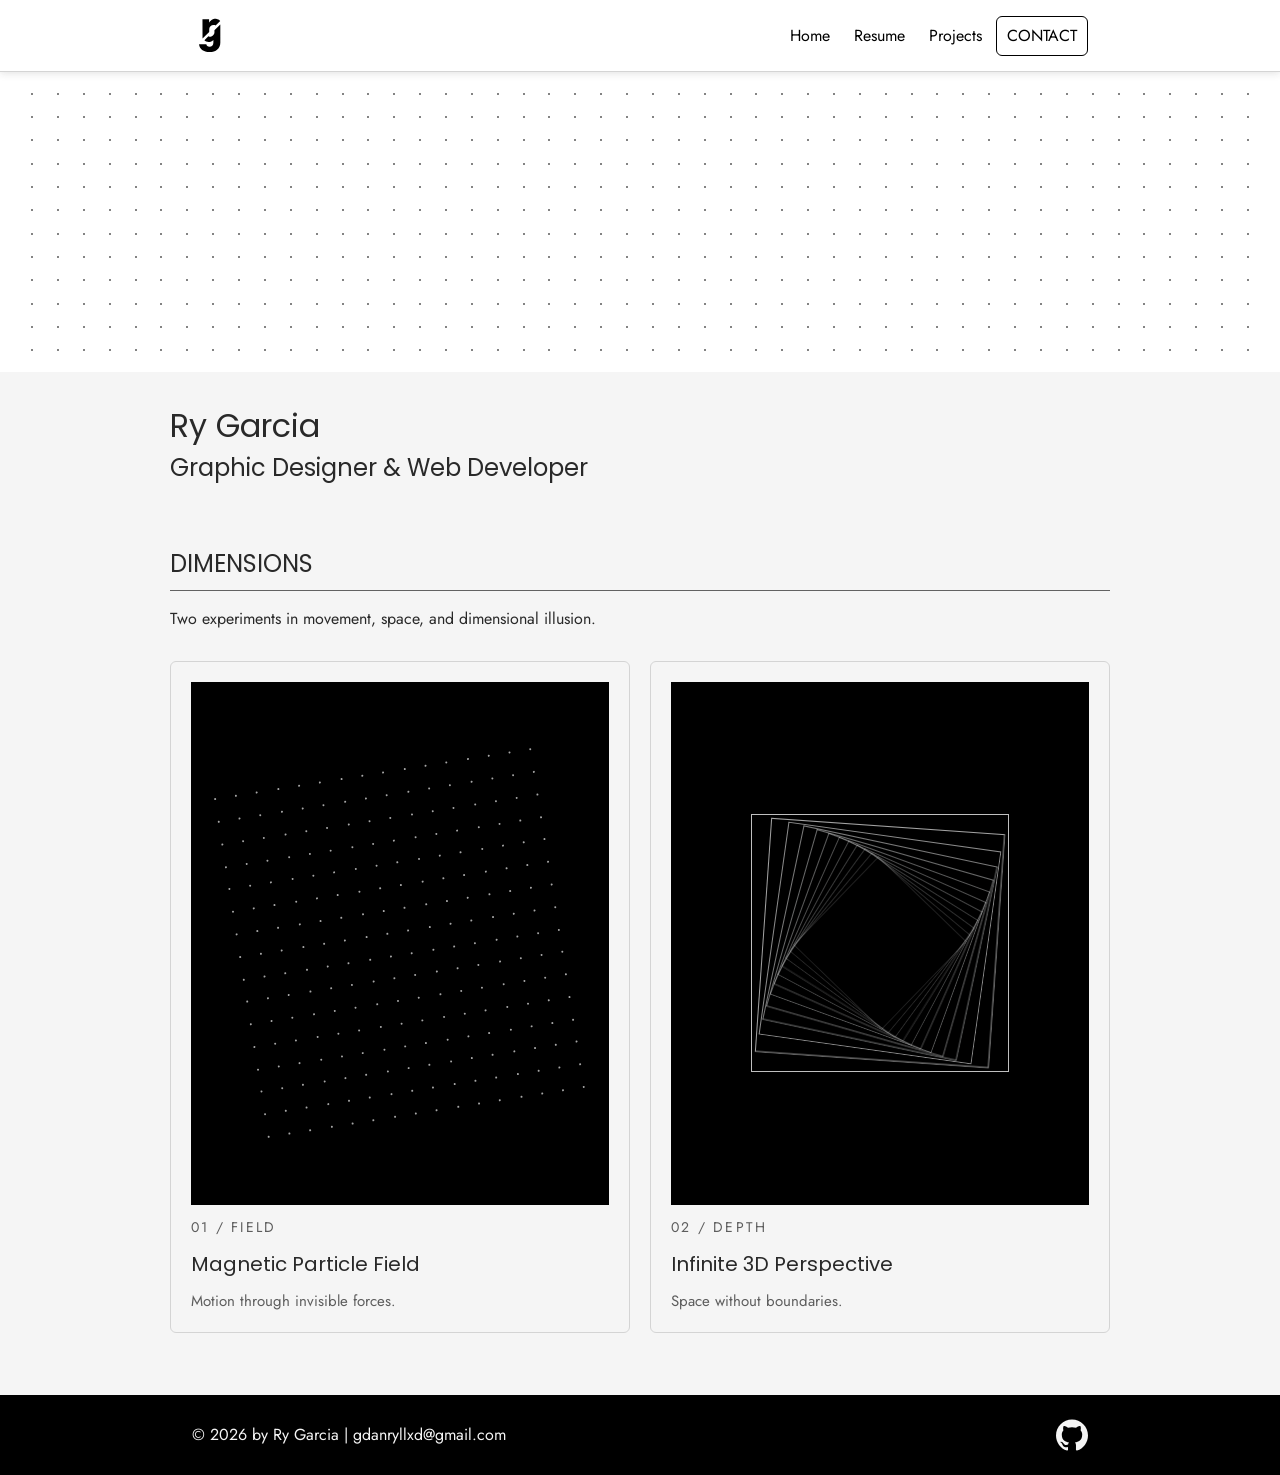
==== commit f9b4708b: "Replace placeholder contact details sitewide" ====
--- a/animations.html
+++ b/animations.html
@@ -46,8 +46,7 @@
             new skills, exploring creative ideas, and building websites that are
             both creative and functional.
           </p>
-          <p><a href="mailto:ry.garcia@example.com">ry.garcia@example.com</a></p>
-          <p><a href="tel:+13035550142">(303) 555-0142</a></p>
+          <p><a href="mailto:gdanryllxd@gmail.com">gdanryllxd@gmail.com</a></p>
         </div>
         <button type="button" popovertarget="contactPopover" popovertargetaction="hide" aria-label="Close contact" autofocus>&#215;</button>
       </div>
--- a/css/styles.css
+++ b/css/styles.css
@@ -1,13 +1,11 @@
-/* Custom properties and base styles */
+/* Define shared colors, typography, and spacing. */
 
 :root {
     --neutral: oklch(45% 0 0);
 
     --gray-1: oklch(from var(--neutral) 97% c h);
-    --gray-2: oklch(from var(--neutral) 92% c h);
     --gray-3: oklch(from var(--neutral) 87% c h);
     --gray-4: oklch(from var(--neutral) 78% c h);
-    --gray-5: oklch(from var(--neutral) 68% c h);
     --gray-6: oklch(from var(--neutral) 58% c h);
     --gray-7: oklch(from var(--neutral) 48% c h);
     --gray-8: oklch(from var(--neutral) 38% c h);
@@ -63,7 +61,6 @@
     --tracking-wide: 0.1em;
     --font-weight-regular: 400;
     --font-weight-semibold: 600;
-    --opacity-muted: 0.5;
 
     --logo-assembly-duration: 1.8s;
     --logo-assembly-delay: 0.35s;
@@ -120,7 +117,7 @@
     font-size: var(--text-md);
 }
 
-/* Shared layout */
+/* Align page content within one shared wrapper. */
 
 .content-wrapper {
     margin-block: 0;
@@ -160,7 +157,7 @@
     outline-offset: var(--border-strong);
 }
 
-/* Header and banner */
+/* Layer the header text above the animated banner. */
 
 .resume header {
     --banner-dot-size: 0.0625rem;
@@ -185,7 +182,7 @@
     z-index: 2;
 }
 
-/* Banner dot surface */
+/* Arrange the banner dots on a responsive grid. */
 
 .banner-field {
     --banner-columns: 48;
@@ -229,7 +226,7 @@
     opacity: 0.65;
 }
 
-/* Banner ripple motion */
+/* Move the dots in a wave across the header. */
 
 @keyframes banner-ripple {
     0%, 12%, 52%, 100% {
@@ -248,7 +245,7 @@
     }
 }
 
-/* Banner ripple phases */
+/* Offset the wave timing across the grid. */
 
 .banner-dot:nth-child(2) { --column: 1; }
 .banner-dot:nth-child(3) { --column: 2; }
@@ -298,7 +295,7 @@
 .banner-dot:nth-child(47) { --column: 46; }
 .banner-dot:nth-child(48) { --column: 47; }
 
-/* Navigation */
+/* Support desktop links and the mobile navigation toggle. */
 
 .navLogo {
     display: grid;
@@ -316,10 +313,12 @@
 }
 
 .navWrap {
+    --nav-padding-block: var(--space-2-5);
+    --nav-underline-offset: var(--space-1);
     position: sticky;
     inset-block-start: 0;
     z-index: var(--z-navigation);
-    min-block-size: calc(var(--space-12) + var(--space-4));
+    min-block-size: calc(var(--space-12) + var(--space-2));
     inline-size: 100%;
     background-color: var(--white);
     -webkit-backdrop-filter: blur(var(--space-3));
@@ -408,7 +407,7 @@
     display: block;
     text-decoration: none;
     inline-size: 100%;
-    padding: var(--space-3) var(--space-4);
+    padding: var(--nav-padding-block) var(--space-4);
     color: var(--black);
     font-family: var(--body-font);
     border-block-end: var(--border-thin) solid var(--gray-3);
@@ -419,7 +418,7 @@
     content: "";
     position: absolute;
     inset-inline: var(--space-4);
-    inset-block-end: 0;
+    inset-block-end: var(--nav-underline-offset);
     block-size: var(--border-strong);
     background: var(--black);
     opacity: 0;
@@ -429,6 +428,11 @@
 .navWrap nav .current-page {
     color: var(--black);
     font-weight: var(--font-weight-semibold);
+}
+
+/* Keep the active underline aligned with the hover underline. */
+.navWrap nav .current-page::after {
+    opacity: 1;
 }
 
 .navWrap nav ul li a:hover,
@@ -484,7 +488,7 @@
     transform: rotate(-45deg);
 }
 
-/* Links */
+/* Share link colors across the site. */
 
 a {
     color: var(--gray-9);
@@ -498,14 +502,23 @@
 footer a {
     color: var(--gray-1);
     text-decoration: none;
+    transition: color var(--duration-fast) var(--ease-standard);
 }
 
 footer a:hover {
-    color: var(--green);
+    color: var(--footer-hover-color);
     text-decoration: none;
 }
 
-/* Button */
+/* Make keyboard focus clear against the black footer. */
+footer a:focus-visible {
+    color: var(--footer-hover-color);
+    outline: var(--border-strong) solid var(--white);
+    outline-offset: var(--space-1);
+    text-decoration: underline;
+}
+
+/* Keep shared buttons consistent. */
 
 .btn {
     background: var(--gray-9);
@@ -526,7 +539,7 @@
     color: var(--gray-1);
 }
 
-/* Contact popover */
+/* Lay out the contact details and portrait. */
 
 #contactPopover {
     --contact-top: calc(var(--space-12) + var(--space-4) + var(--space-2));
@@ -562,7 +575,7 @@
         overlay var(--duration-menu) allow-discrete;
 }
 
-/* Contact popover motion */
+/* Ease the contact panel into view. */
 
 #contactPopover:popover-open {
     animation: contact-open var(--duration-menu) var(--ease-standard);
@@ -586,7 +599,7 @@
         overlay var(--duration-menu) allow-discrete;
 }
 
-/* Contact backdrop motion */
+/* Fade the backdrop behind the contact panel. */
 
 #contactPopover:popover-open::backdrop {
     animation: contact-backdrop-open var(--duration-menu) var(--ease-standard);
@@ -647,10 +660,6 @@
 
 #contactPopover p {
     margin: 0;
-}
-
-#contactPopover .contact-bio {
-    display: block;
 }
 
 #contactPopover a {
@@ -696,7 +705,7 @@
     outline-offset: var(--border-strong);
 }
 
-/* Home */
+/* Layer the home content over the animated background. */
 
 .home {
     background: var(--white);
@@ -792,7 +801,7 @@
 }
 
 
-/* Home background motion */
+/* Let the background drift through a repeating cycle. */
 
 @keyframes home-fluid-cycle {
     0%, 100% {
@@ -869,7 +878,7 @@
     }
 }
 
-/* Resume sections */
+/* Separate resume sections with shared spacing. */
 
 .resume-section {
     margin-block-end: var(--space-8);
@@ -881,7 +890,7 @@
     padding-block-end: var(--space-2);
 }
 
-/* Work experience */
+/* Align work details with their summaries. */
 
 .work-item {
     margin-block: var(--space-7);
@@ -895,7 +904,7 @@
     margin-block-start: 0;
 }
 
-/* Education */
+/* Group each education entry with consistent spacing. */
 
 .education-item {
     margin-block: var(--space-7);
@@ -905,7 +914,7 @@
     margin: 0;
 }
 
-/* Projects */
+/* Reuse one card layout for all projects. */
 
 .project-wrapper {
     display: grid;
@@ -936,7 +945,7 @@
     object-fit: cover;
 }
 
-/* DIMENSIONS project cover */
+/* Frame the Dimensions thumbnail against black. */
 
 .project-item .dimensions-cover {
     background: var(--black);
@@ -975,18 +984,15 @@
     object-position: top;
 }
 
-/* SVG assembly motion */
+/* Assemble the existing logo when motion is allowed. */
 
 @media (prefers-reduced-motion: no-preference) {
-    .navLogo .logo,
-    .monogram {
+    .navLogo .logo {
         overflow: visible;
     }
 
     .navLogo .logo-r,
-    .navLogo .logo-g,
-    .monogram .logo-r,
-    .monogram .logo-g {
+    .navLogo .logo-g {
         transform-box: view-box;
         animation-duration: var(--logo-assembly-duration);
         animation-delay: var(--logo-assembly-delay);
@@ -995,13 +1001,11 @@
         animation-fill-mode: backwards;
     }
 
-    .navLogo .logo-g,
-    .monogram .logo-g {
+    .navLogo .logo-g {
         animation-name: logo-g-assemble;
     }
 
-    .navLogo .logo-r,
-    .monogram .logo-r {
+    .navLogo .logo-r {
         animation-name: logo-r-assemble;
     }
 }
@@ -1047,9 +1051,10 @@
     96%, 100% { transform: none; }
 }
 
-/* Footer */
+/* Align footer text with the social links. */
 
 footer {
+    --footer-hover-color: var(--gray-4);
     background: var(--black);
     color: var(--gray-1);
     display: flex;
@@ -1090,13 +1095,9 @@
     block-size: var(--space-8);
 }
 
-.socials a:hover .github-icon {
-    color: var(--green);
-}
-
-/* Wider screens */
-
-@media screen and (min-width: 650px) {
+/* Expand navigation and content on wider screens. */
+
+@media screen and (min-width: 40.625rem) {
 
     #contactPopover {
         --contact-top: calc(var(--space-16) + var(--space-4) + var(--space-2));
@@ -1108,7 +1109,8 @@
     }
 
     .navWrap {
-        min-block-size: calc(var(--space-16) + var(--space-4));
+        --nav-padding-block: var(--space-1);
+        min-block-size: calc(var(--space-16) + var(--space-2));
     }
 
     footer {
@@ -1136,13 +1138,13 @@
 
     .navWrap nav ul li a {
         inline-size: auto;
-        padding: var(--space-2) var(--space-2-5);
+        padding: var(--nav-padding-block) var(--space-2-5);
         border: 0;
     }
 
     .navWrap nav ul li a::after {
         inset-inline: var(--space-2-5);
-        inset-block-end: calc(-1 * var(--space-5));
+        inset-block-end: var(--nav-underline-offset);
     }
 
     .navWrap nav .btn {
@@ -1158,9 +1160,7 @@
     }
 
     .project-wrapper {
-        display: grid;
         grid-template-columns: repeat(2, 1fr);
-        gap: var(--space-5);
     }
 
     .resume header::before {
@@ -1173,7 +1173,7 @@
 }
 
 
-@media screen and (min-width: 860px) {
+@media screen and (min-width: 53.75rem) {
 
     .project-wrapper {
         grid-template-columns: repeat(3, minmax(0, 1fr));
@@ -1185,19 +1185,16 @@
         gap: var(--space-5);
     }
 
-    footer {
-        padding-inline: var(--bar-inline-inset);
-    }
-}
-
-/* Compact banner dot surface */
-
-@media (max-width: 1100px) {
+}
+
+/* Reduce the banner grid on compact screens. */
+
+@media (max-width: 68.75rem) {
     .banner-field { --banner-columns: 36; }
     .banner-dot:nth-child(n + 37) { display: none; }
 }
 
-@media (max-width: 649px) {
+@media (max-width: 40.5625rem) {
     .banner-field {
         --banner-columns: 24;
         --banner-rows: 8;
@@ -1210,7 +1207,7 @@
     }
 }
 
-/* Reduced motion */
+/* Disable nonessential motion when requested. */
 
 @media (prefers-reduced-motion: reduce) {
     #contactPopover:popover-open,
@@ -1218,6 +1215,7 @@
         animation: none;
     }
 
+    footer a,
     .navWrap nav,
     .navToggleLabel > span,
     .navToggleLabel > span::before,
--- a/css/dimensions.css
+++ b/css/dimensions.css
@@ -1,8 +1,8 @@
-/* Collection layout */
+/* Fit the retained studies within the shared card layout. */
 
 .dimensions {
     /* Match the stage content width using the shared card layout tokens. */
-    --stage-width: calc(min(100vw - var(--space-5) * 2, 30rem) - var(--space-5) * 2 - var(--border-thin) * 4);
+    --stage-width: calc(min(100vi - var(--space-5) * 2, 30rem) - var(--space-5) * 2 - var(--border-thin) * 4);
     --stage-unit: calc(var(--stage-width) / 100);
     --motion-stroke: var(--border-thin);
     --motion-transition: 650ms;
@@ -28,7 +28,7 @@
     line-height: 1.4;
 }
 
-/* Collection captions */
+/* Keep study captions visually consistent. */
 
 .dimensions-intro {
     max-inline-size: 36rem;
@@ -45,7 +45,7 @@
     font-size: 0.9375rem;
 }
 
-/* Animation viewports */
+/* Contain each study within its own viewport. */
 
 .dimensions-stage {
     aspect-ratio: 4 / 5;
@@ -62,14 +62,14 @@
     outline-offset: calc(-1 * var(--space-2));
 }
 
-/* Magnetic field interaction */
+/* Expand the field on hover or keyboard focus. */
 
 .dimensions-stage--field:is(:hover, :focus-visible) .magnetic-field {
     --field-amplitude: calc(var(--stage-unit) * 4);
     transform: rotate(-5deg) scale(1.04);
 }
 
-/* Magnetic field layout */
+/* Arrange the particles into rows and columns. */
 
 .magnetic-field {
     --field-amplitude: calc(var(--stage-unit) * 2.4);
@@ -102,7 +102,7 @@
     opacity: 0.65;
 }
 
-/* Magnetic wave phases */
+/* Offset particle motion across the field. */
 
 .field-dot:nth-child(2) { --column: 1; }
 .field-dot:nth-child(3) { --column: 2; }
@@ -132,7 +132,7 @@
     }
 }
 
-/* Perspective camera */
+/* Set the viewing depth for the nested frames. */
 
 .depth-camera {
     inset-block: 0;
@@ -152,7 +152,7 @@
     transition: transform var(--motion-transition) var(--motion-easing);
 }
 
-/* Perspective interaction */
+/* Shift the camera on hover or keyboard focus. */
 
 .dimensions-stage--depth:is(:hover, :focus-visible) .depth-camera {
     perspective: calc(var(--stage-unit) * 68);
@@ -162,7 +162,7 @@
     transform: rotateX(7deg) rotateY(-9deg) translateZ(calc(var(--stage-unit) * 3));
 }
 
-/* Perspective frames */
+/* Space the nested frames along the depth axis. */
 
 .depth-frame {
     animation: depth-travel 16s linear infinite;
@@ -179,7 +179,7 @@
     transform: translateZ(calc(var(--frame) * var(--stage-unit) * -8)) rotateZ(calc(var(--frame) * 4deg));
 }
 
-/* Perspective travel */
+/* Move each frame through the viewing depth. */
 
 @keyframes depth-travel {
     0% {
@@ -196,17 +196,17 @@
     }
 }
 
-/* Desktop collection layout */
-
-@media (min-width: 650px) {
+/* Place the two retained studies beside each other. */
+
+@media (min-width: 40.625rem) {
     .dimensions {
-        --stage-width: calc(min(100vw - var(--space-7) * 2, 30rem) - var(--space-5) * 2 - var(--border-thin) * 4);
-    }
-}
-
-@media (min-width: 860px) {
+        --stage-width: calc(min(100vi - var(--space-7) * 2, 30rem) - var(--space-5) * 2 - var(--border-thin) * 4);
+    }
+}
+
+@media (min-width: 53.75rem) {
     .dimensions {
-        --stage-width: calc((min(100vw, var(--content-max-inline-size)) - var(--space-7) * 2 - var(--space-5)) / 2 - var(--space-5) * 2 - var(--border-thin) * 4);
+        --stage-width: calc((min(100vi, var(--content-max-inline-size)) - var(--space-7) * 2 - var(--space-5)) / 2 - var(--space-5) * 2 - var(--border-thin) * 4);
     }
 
     .dimensions .dimensions-grid {
@@ -215,9 +215,9 @@
     }
 }
 
-/* Compact particle field */
-
-@media (max-width: 450px) {
+/* Reduce the number of particle rows on small screens. */
+
+@media (max-width: 28.125rem) {
     .magnetic-field {
         grid-template-rows: repeat(12, minmax(0, 1fr));
     }
@@ -227,7 +227,7 @@
     }
 }
 
-/* Reduced motion */
+/* Keep the studies static when reduced motion is requested. */
 
 @media (prefers-reduced-motion: reduce) {
     .dimensions-stage * {
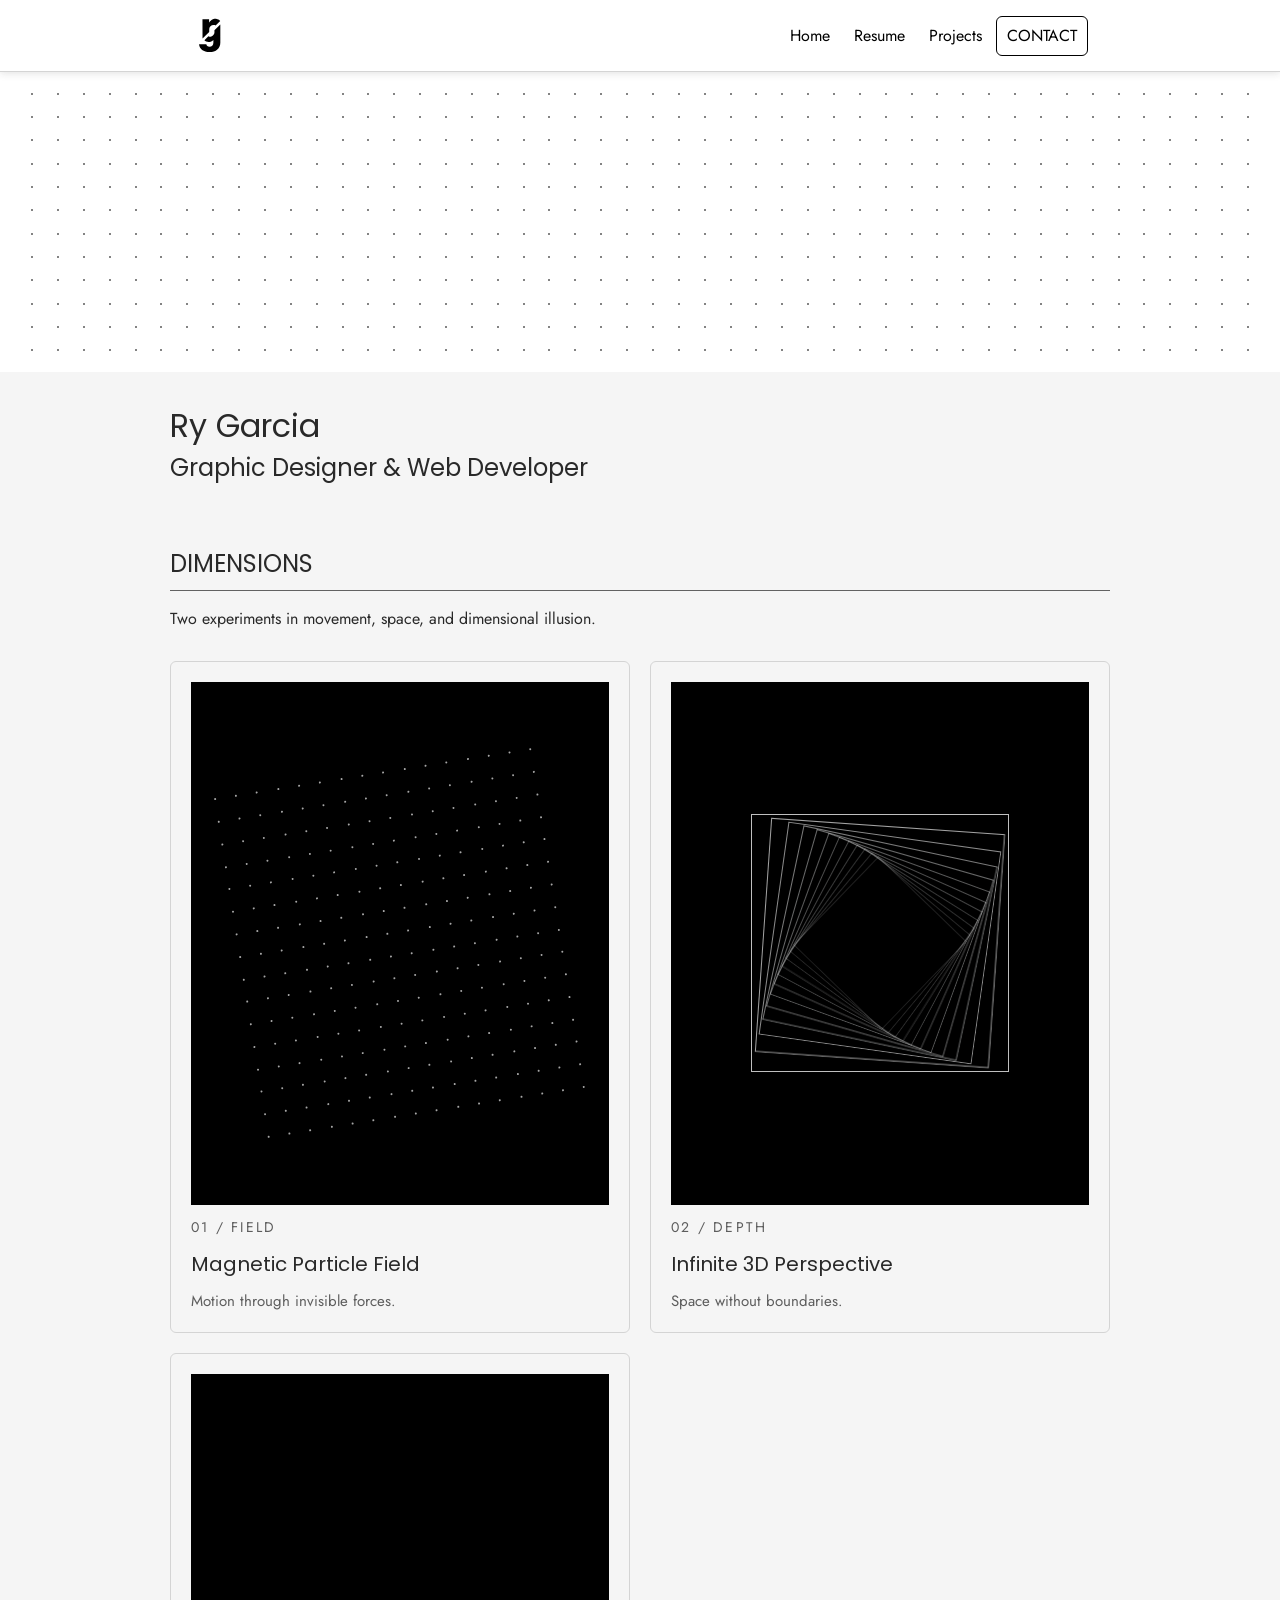
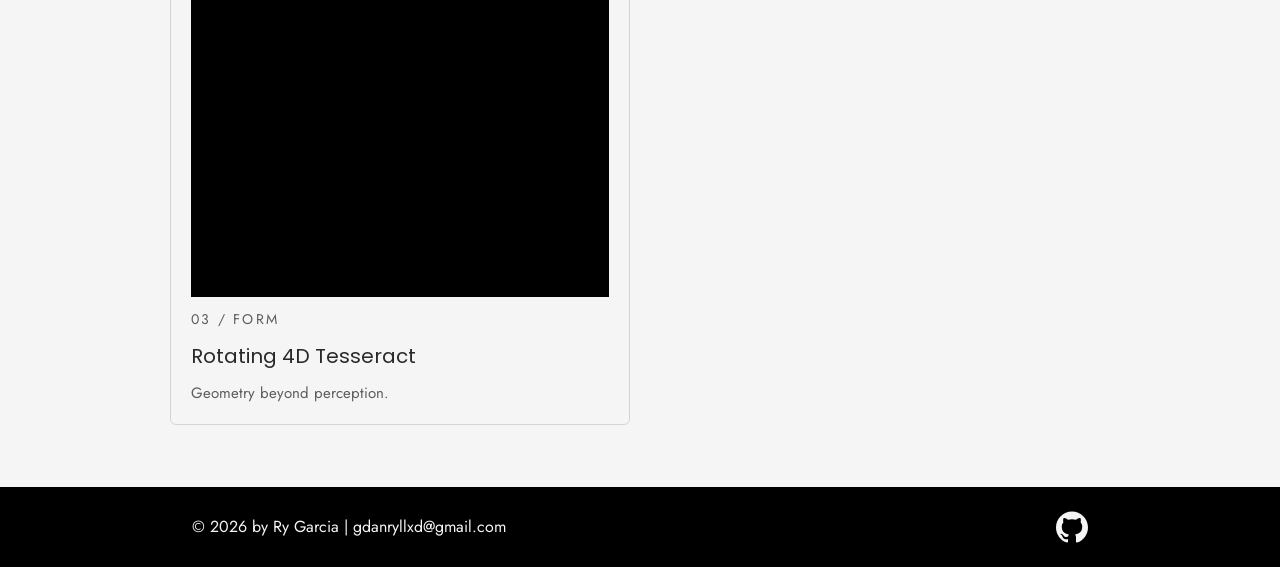
==== commit 5e63cbd3: "Restore the FORM study card" ====
--- a/animations.html
+++ b/animations.html
@@ -176,6 +176,16 @@
             <p class="dimensions-caption">Space without boundaries.</p>
           </article>
 
+          <article class="project-item dimensions-card">
+            <div class="dimensions-stage dimensions-stage--form" tabindex="0" role="img" aria-label="A connected tesseract projection. Hover or focus to pause its rotation and expand the structure.">
+              <div class="form-camera" aria-hidden="true">
+                <div class="form-model"></div>
+              </div>
+            </div>
+            <p class="dimensions-label">03 / FORM</p>
+            <h3>Rotating 4D Tesseract</h3>
+            <p class="dimensions-caption">Geometry beyond perception.</p>
+          </article>
         </div>
       </section>
     </main>
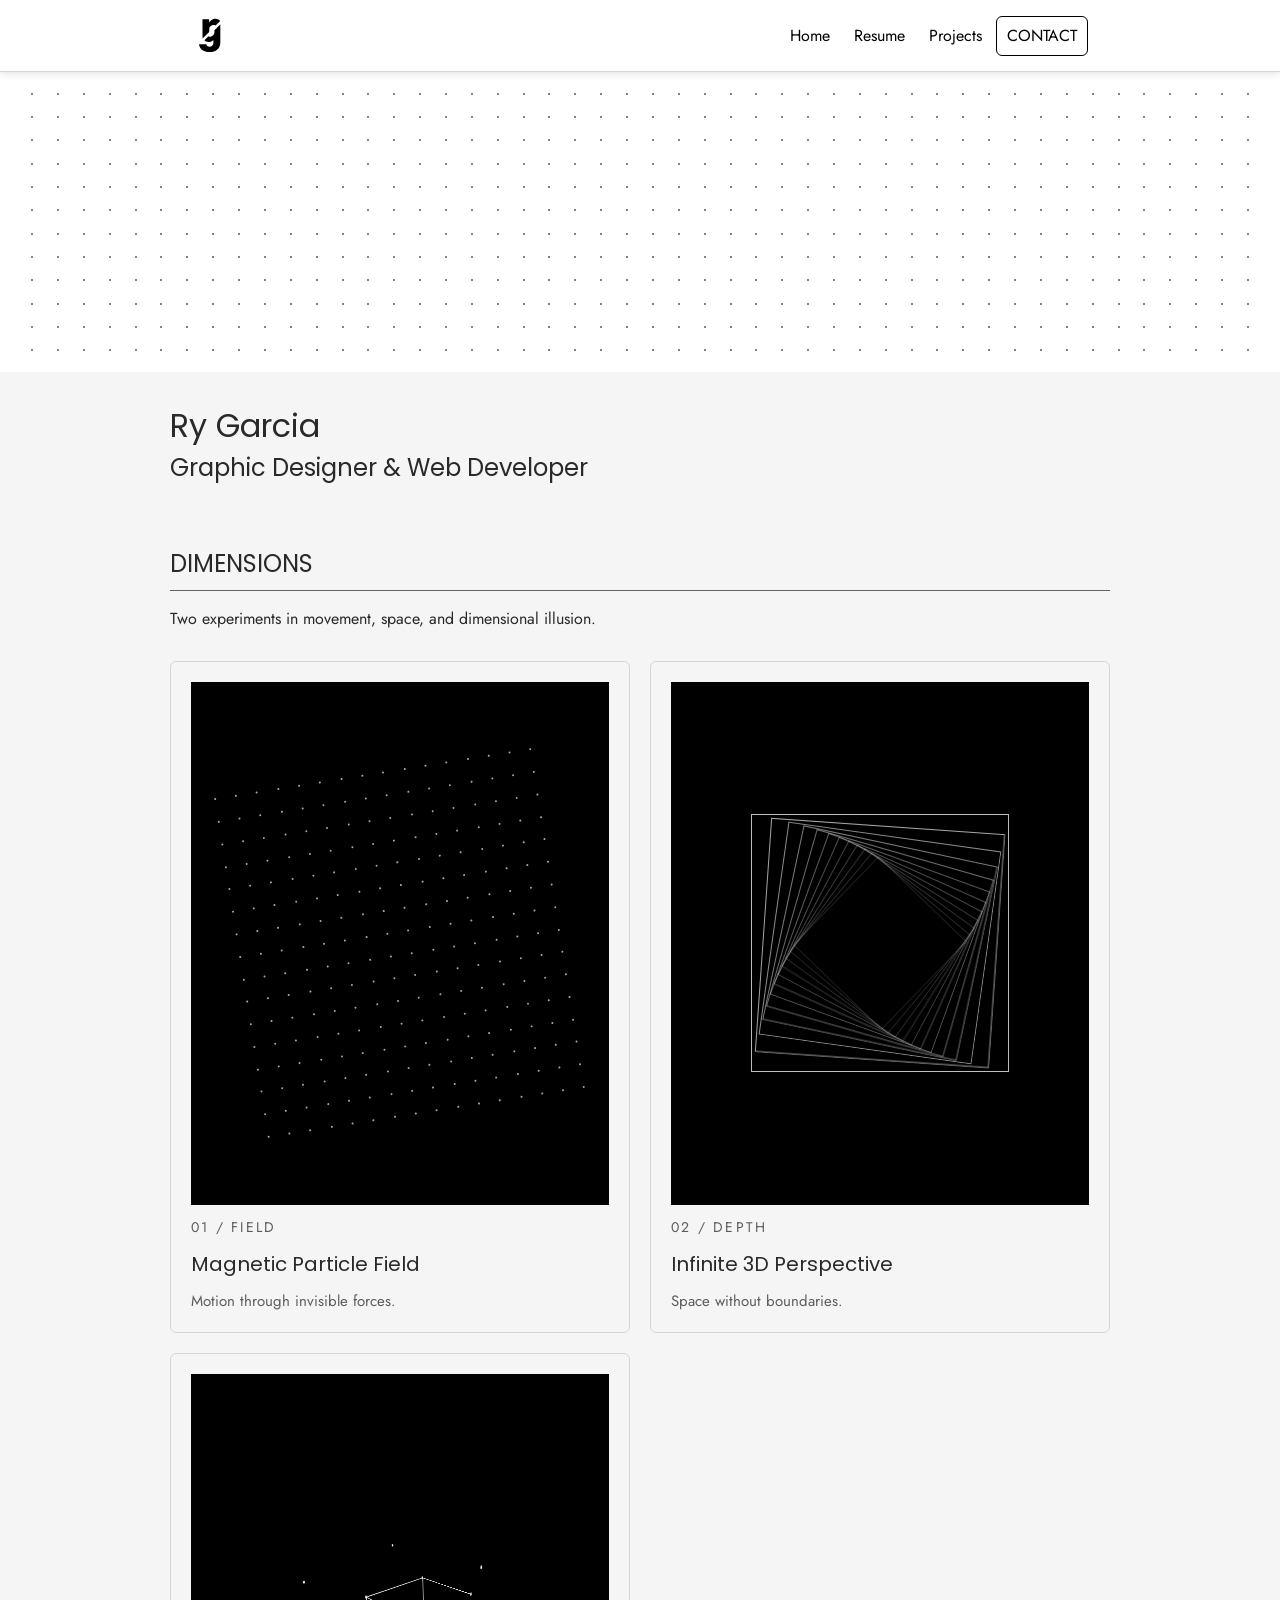
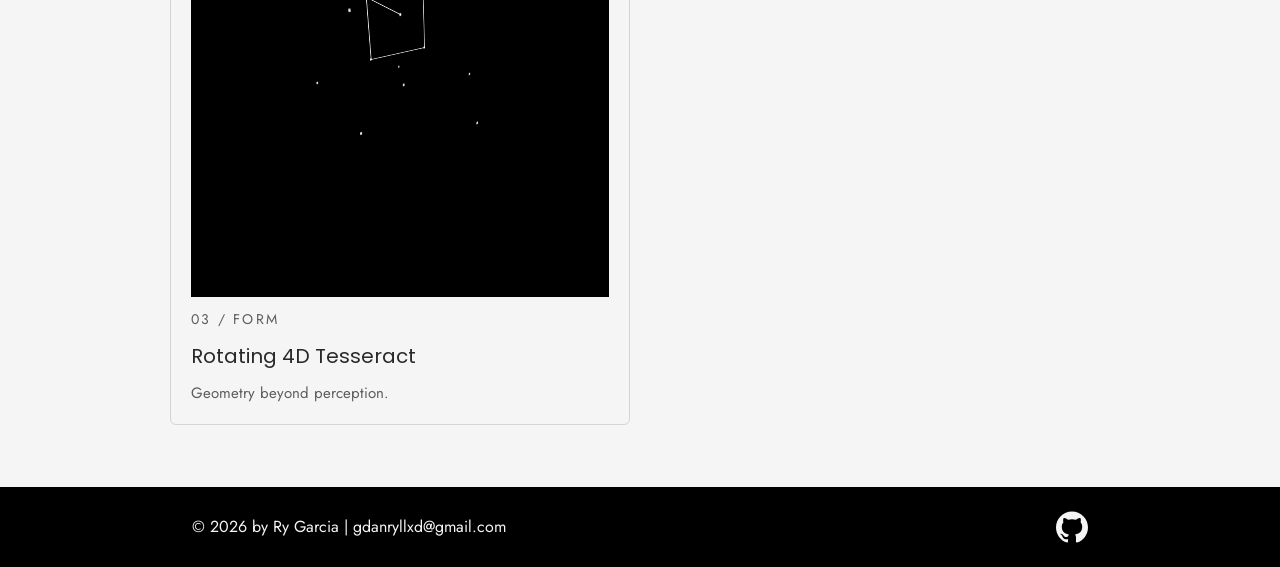
==== commit bd28bbea: "Reconnect the first tesseract edges" ====
--- a/animations.html
+++ b/animations.html
@@ -179,7 +179,30 @@
           <article class="project-item dimensions-card">
             <div class="dimensions-stage dimensions-stage--form" tabindex="0" role="img" aria-label="A connected tesseract projection. Hover or focus to pause its rotation and expand the structure.">
               <div class="form-camera" aria-hidden="true">
-                <div class="form-model"></div>
+                <div class="form-model">
+                  <span class="form-vertex" data-vertex="0" style="--ax: -1; --ay: -1; --az: -1; --aw: -1"></span>
+                  <span class="form-vertex" data-vertex="1" style="--ax: 1; --ay: -1; --az: -1; --aw: -1"></span>
+                  <span class="form-vertex" data-vertex="2" style="--ax: -1; --ay: 1; --az: -1; --aw: -1"></span>
+                  <span class="form-vertex" data-vertex="3" style="--ax: 1; --ay: 1; --az: -1; --aw: -1"></span>
+                  <span class="form-vertex" data-vertex="4" style="--ax: -1; --ay: -1; --az: 1; --aw: -1"></span>
+                  <span class="form-vertex" data-vertex="5" style="--ax: 1; --ay: -1; --az: 1; --aw: -1"></span>
+                  <span class="form-vertex" data-vertex="6" style="--ax: -1; --ay: 1; --az: 1; --aw: -1"></span>
+                  <span class="form-vertex" data-vertex="7" style="--ax: 1; --ay: 1; --az: 1; --aw: -1"></span>
+                  <span class="form-vertex" data-vertex="8" style="--ax: -1; --ay: -1; --az: -1; --aw: 1"></span>
+                  <span class="form-vertex" data-vertex="9" style="--ax: 1; --ay: -1; --az: -1; --aw: 1"></span>
+                  <span class="form-vertex" data-vertex="10" style="--ax: -1; --ay: 1; --az: -1; --aw: 1"></span>
+                  <span class="form-vertex" data-vertex="11" style="--ax: 1; --ay: 1; --az: -1; --aw: 1"></span>
+                  <span class="form-vertex" data-vertex="12" style="--ax: -1; --ay: -1; --az: 1; --aw: 1"></span>
+                  <span class="form-vertex" data-vertex="13" style="--ax: 1; --ay: -1; --az: 1; --aw: 1"></span>
+                  <span class="form-vertex" data-vertex="14" style="--ax: -1; --ay: 1; --az: 1; --aw: 1"></span>
+                  <span class="form-vertex" data-vertex="15" style="--ax: 1; --ay: 1; --az: 1; --aw: 1"></span>
+                  <span class="form-edge form-edge--rear" data-edge="0 1" style="--ax: -1; --ay: -1; --az: -1; --aw: -1; --bx: 1; --by: -1; --bz: -1; --bw: -1"></span>
+                  <span class="form-edge form-edge--rear" data-edge="0 2" style="--ax: -1; --ay: -1; --az: -1; --aw: -1; --bx: -1; --by: 1; --bz: -1; --bw: -1"></span>
+                  <span class="form-edge form-edge--rear" data-edge="0 4" style="--ax: -1; --ay: -1; --az: -1; --aw: -1; --bx: -1; --by: -1; --bz: 1; --bw: -1"></span>
+                  <span class="form-edge form-edge--rear" data-edge="1 3" style="--ax: 1; --ay: -1; --az: -1; --aw: -1; --bx: 1; --by: 1; --bz: -1; --bw: -1"></span>
+                  <span class="form-edge form-edge--rear" data-edge="1 5" style="--ax: 1; --ay: -1; --az: -1; --aw: -1; --bx: 1; --by: -1; --bz: 1; --bw: -1"></span>
+                  <span class="form-edge form-edge--rear" data-edge="2 3" style="--ax: -1; --ay: 1; --az: -1; --aw: -1; --bx: 1; --by: 1; --bz: -1; --bw: -1"></span>
+                </div>
               </div>
             </div>
             <p class="dimensions-label">03 / FORM</p>
--- a/css/dimensions.css
+++ b/css/dimensions.css
@@ -196,7 +196,72 @@
     }
 }
 
-/* Place the two retained studies beside each other. */
+/* Project the connected four-dimensional structure into the shared viewport. */
+.form-camera {
+    inset-block: 0;
+    inset-inline: 0;
+    perspective: var(--stage-width);
+    position: absolute;
+}
+
+.form-model {
+    --form-angle: var(--form-turn, 24deg);
+    --form-distance: 3.6;
+    --form-unit: calc(var(--stage-unit) * 11.5);
+    --form-cos: cos(var(--form-angle));
+    --form-sin: sin(var(--form-angle));
+    inset-block: 0;
+    inset-inline: 0;
+    position: absolute;
+    transform: rotateX(-20deg) rotateY(30deg) rotateZ(-3deg);
+    transform-style: preserve-3d;
+    transition: transform var(--motion-transition) var(--motion-easing);
+}
+
+/* Rotate each endpoint in the XW plane before applying the perspective divide. */
+.form-edge,
+.form-vertex {
+    --a-w: calc(var(--ax) * var(--form-sin) + var(--aw) * var(--form-cos));
+    --a-factor: calc(var(--form-distance) / (var(--form-distance) - var(--a-w)));
+    --a-x: calc((var(--ax) * var(--form-cos) - var(--aw) * var(--form-sin)) * var(--a-factor));
+    --a-y: calc(var(--ay) * var(--a-factor));
+    --a-z: calc(var(--az) * var(--a-factor));
+    inset-block-start: 50%;
+    inset-inline-start: 50%;
+    position: absolute;
+}
+
+.form-vertex {
+    background: var(--white);
+    block-size: 0.15rem;
+    border-radius: 50%;
+    inline-size: 0.15rem;
+    transform: translate3d(calc(var(--a-x) * var(--form-unit)), calc(var(--a-y) * var(--form-unit)), calc(var(--a-z) * var(--form-unit)));
+    translate: -50% -50%;
+}
+
+/* Join projected endpoint pairs with correctly oriented three-dimensional edges. */
+.form-edge {
+    --b-w: calc(var(--bx) * var(--form-sin) + var(--bw) * var(--form-cos));
+    --b-factor: calc(var(--form-distance) / (var(--form-distance) - var(--b-w)));
+    --b-x: calc((var(--bx) * var(--form-cos) - var(--bw) * var(--form-sin)) * var(--b-factor));
+    --b-y: calc(var(--by) * var(--b-factor));
+    --b-z: calc(var(--bz) * var(--b-factor));
+    --edge-x: calc(var(--b-x) - var(--a-x));
+    --edge-y: calc(var(--b-y) - var(--a-y));
+    --edge-z: calc(var(--b-z) - var(--a-z));
+    background: var(--white);
+    block-size: var(--motion-stroke);
+    inline-size: calc(hypot(var(--edge-x), var(--edge-y), var(--edge-z)) * var(--form-unit));
+    margin-block-start: calc(var(--motion-stroke) * -0.5);
+    transform:
+        translate3d(calc(var(--a-x) * var(--form-unit)), calc(var(--a-y) * var(--form-unit)), calc(var(--a-z) * var(--form-unit)))
+        rotateZ(atan2(var(--edge-y), var(--edge-x)))
+        rotateY(calc(-1 * atan2(var(--edge-z), hypot(var(--edge-x), var(--edge-y)))));
+    transform-origin: 0 50%;
+}
+
+/* Place the retained studies beside each other. */
 
 @media (min-width: 40.625rem) {
     .dimensions {
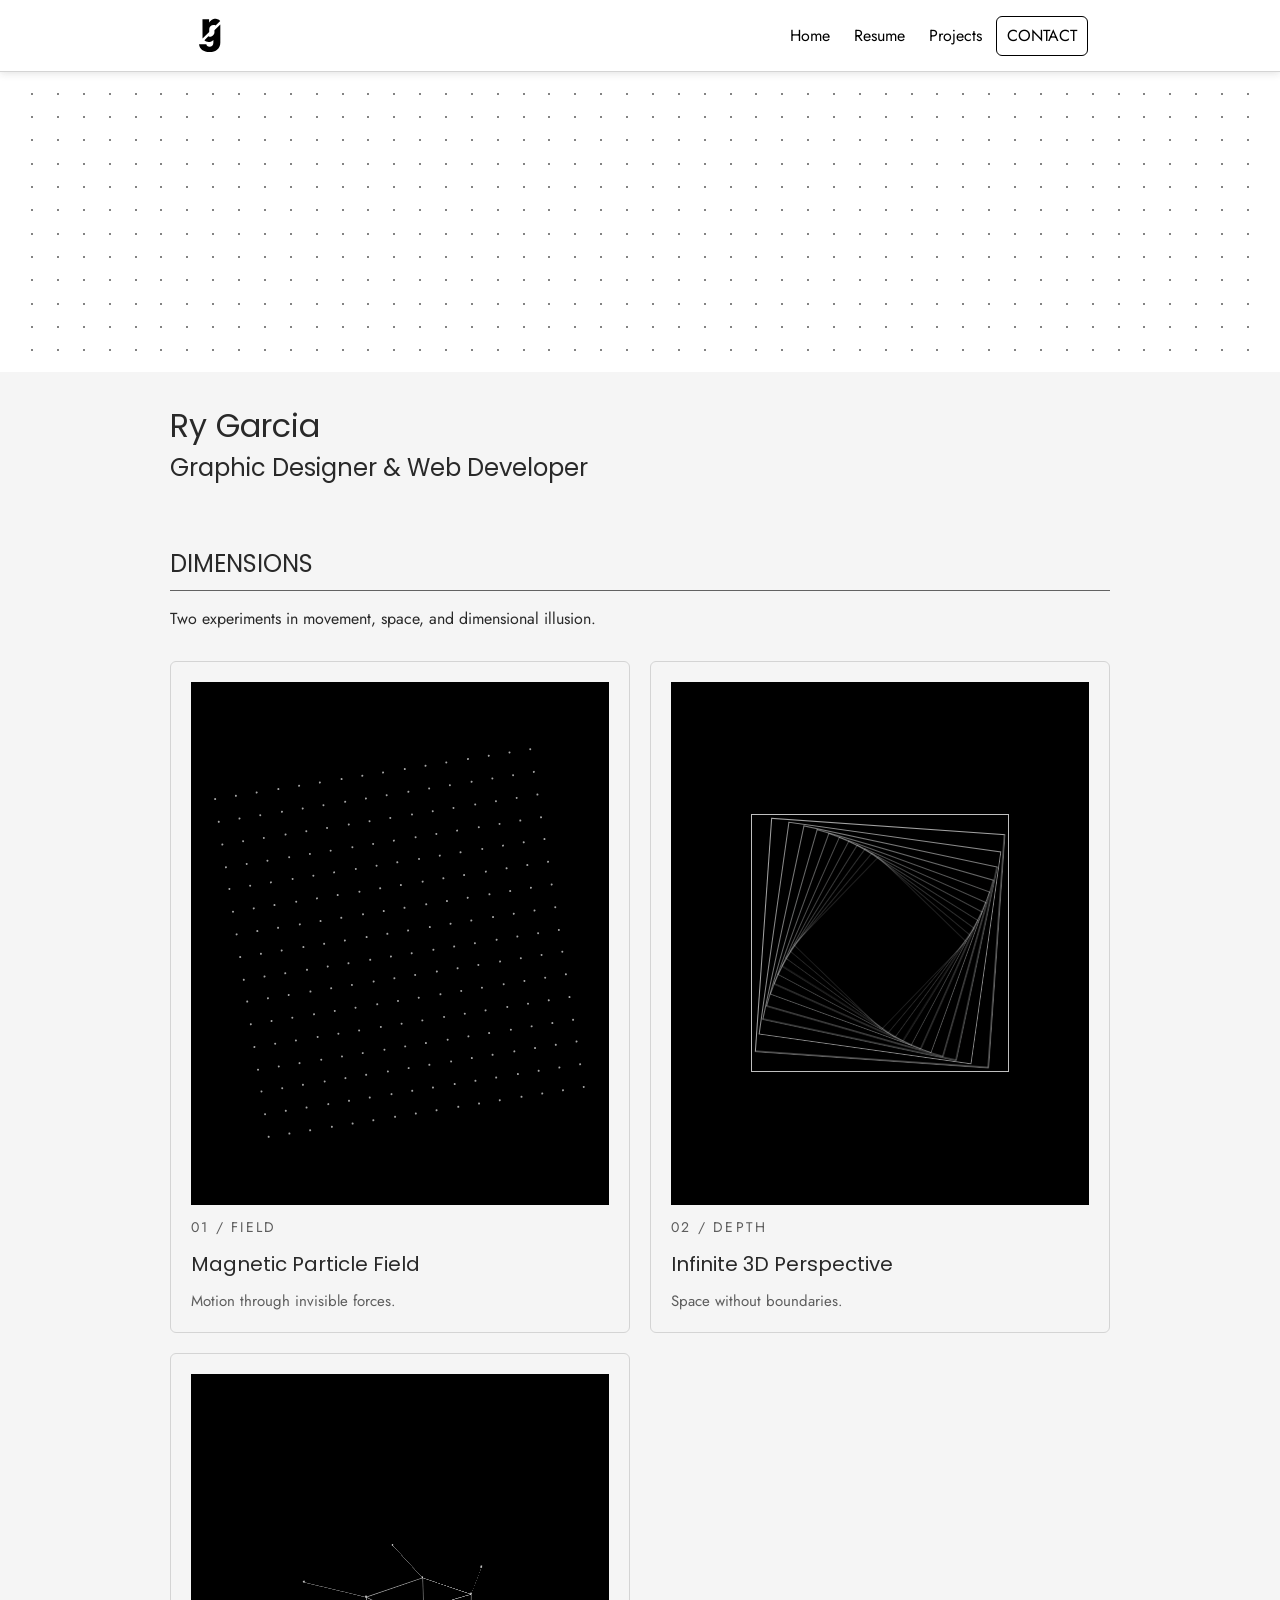
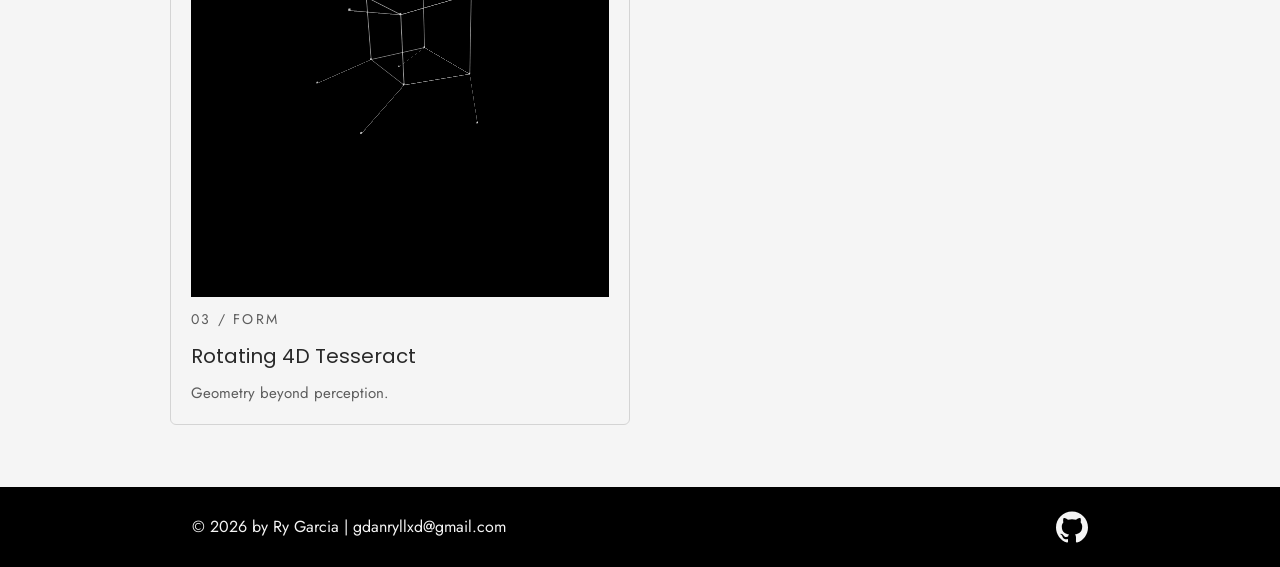
==== commit de5ab5e6: "Restore the rear cube and connecting edges" ====
--- a/animations.html
+++ b/animations.html
@@ -202,6 +202,20 @@
                   <span class="form-edge form-edge--rear" data-edge="1 3" style="--ax: 1; --ay: -1; --az: -1; --aw: -1; --bx: 1; --by: 1; --bz: -1; --bw: -1"></span>
                   <span class="form-edge form-edge--rear" data-edge="1 5" style="--ax: 1; --ay: -1; --az: -1; --aw: -1; --bx: 1; --by: -1; --bz: 1; --bw: -1"></span>
                   <span class="form-edge form-edge--rear" data-edge="2 3" style="--ax: -1; --ay: 1; --az: -1; --aw: -1; --bx: 1; --by: 1; --bz: -1; --bw: -1"></span>
+                  <span class="form-edge form-edge--rear" data-edge="2 6" style="--ax: -1; --ay: 1; --az: -1; --aw: -1; --bx: -1; --by: 1; --bz: 1; --bw: -1"></span>
+                  <span class="form-edge form-edge--rear" data-edge="3 7" style="--ax: 1; --ay: 1; --az: -1; --aw: -1; --bx: 1; --by: 1; --bz: 1; --bw: -1"></span>
+                  <span class="form-edge form-edge--rear" data-edge="4 5" style="--ax: -1; --ay: -1; --az: 1; --aw: -1; --bx: 1; --by: -1; --bz: 1; --bw: -1"></span>
+                  <span class="form-edge form-edge--rear" data-edge="4 6" style="--ax: -1; --ay: -1; --az: 1; --aw: -1; --bx: -1; --by: 1; --bz: 1; --bw: -1"></span>
+                  <span class="form-edge form-edge--rear" data-edge="5 7" style="--ax: 1; --ay: -1; --az: 1; --aw: -1; --bx: 1; --by: 1; --bz: 1; --bw: -1"></span>
+                  <span class="form-edge form-edge--rear" data-edge="6 7" style="--ax: -1; --ay: 1; --az: 1; --aw: -1; --bx: 1; --by: 1; --bz: 1; --bw: -1"></span>
+                  <span class="form-edge form-edge--connector" data-edge="0 8" style="--ax: -1; --ay: -1; --az: -1; --aw: -1; --bx: -1; --by: -1; --bz: -1; --bw: 1"></span>
+                  <span class="form-edge form-edge--connector" data-edge="1 9" style="--ax: 1; --ay: -1; --az: -1; --aw: -1; --bx: 1; --by: -1; --bz: -1; --bw: 1"></span>
+                  <span class="form-edge form-edge--connector" data-edge="2 10" style="--ax: -1; --ay: 1; --az: -1; --aw: -1; --bx: -1; --by: 1; --bz: -1; --bw: 1"></span>
+                  <span class="form-edge form-edge--connector" data-edge="3 11" style="--ax: 1; --ay: 1; --az: -1; --aw: -1; --bx: 1; --by: 1; --bz: -1; --bw: 1"></span>
+                  <span class="form-edge form-edge--connector" data-edge="4 12" style="--ax: -1; --ay: -1; --az: 1; --aw: -1; --bx: -1; --by: -1; --bz: 1; --bw: 1"></span>
+                  <span class="form-edge form-edge--connector" data-edge="5 13" style="--ax: 1; --ay: -1; --az: 1; --aw: -1; --bx: 1; --by: -1; --bz: 1; --bw: 1"></span>
+                  <span class="form-edge form-edge--connector" data-edge="6 14" style="--ax: -1; --ay: 1; --az: 1; --aw: -1; --bx: -1; --by: 1; --bz: 1; --bw: 1"></span>
+                  <span class="form-edge form-edge--connector" data-edge="7 15" style="--ax: 1; --ay: 1; --az: 1; --aw: -1; --bx: 1; --by: 1; --bz: 1; --bw: 1"></span>
                 </div>
               </div>
             </div>
--- a/css/dimensions.css
+++ b/css/dimensions.css
@@ -261,6 +261,9 @@
     transform-origin: 0 50%;
 }
 
+.form-edge--rear { background: oklch(from var(--white) l c h / 62%); }
+.form-edge--connector { background: oklch(from var(--white) l c h / 45%); }
+
 /* Place the retained studies beside each other. */
 
 @media (min-width: 40.625rem) {
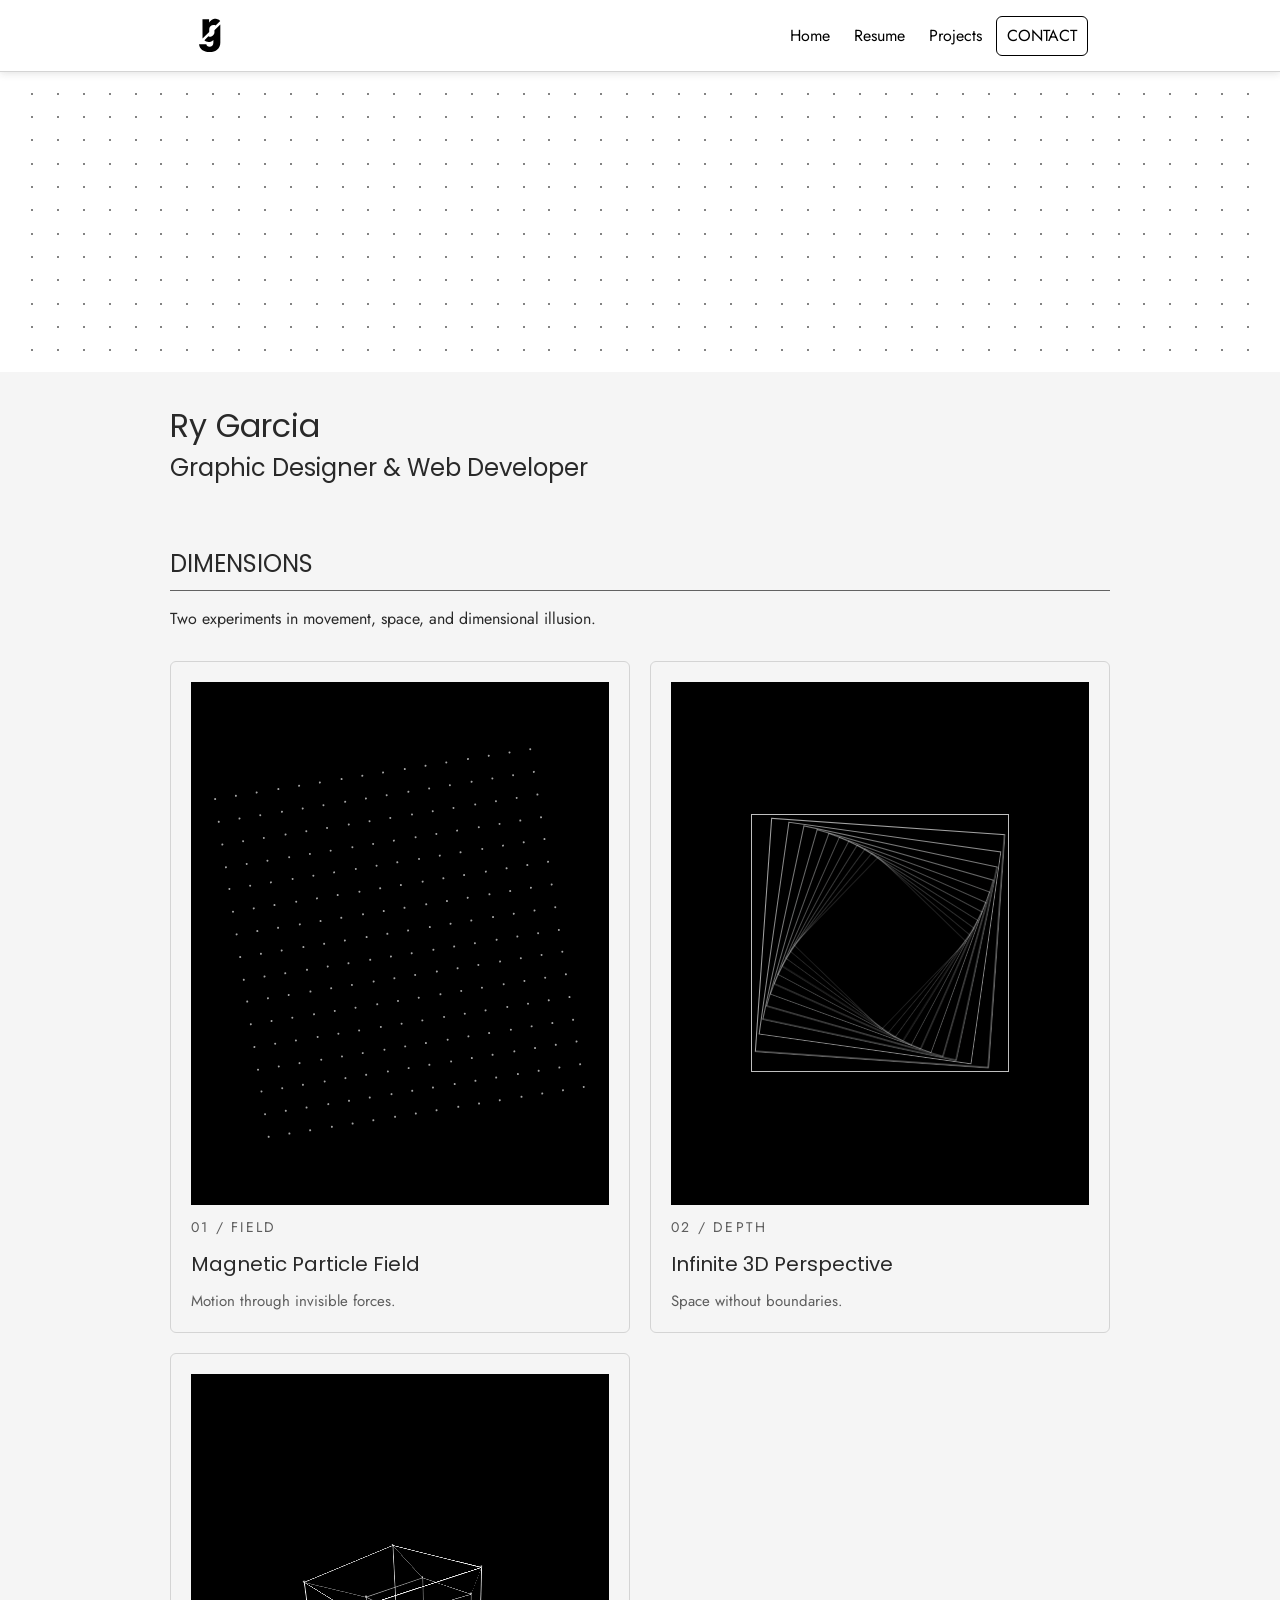
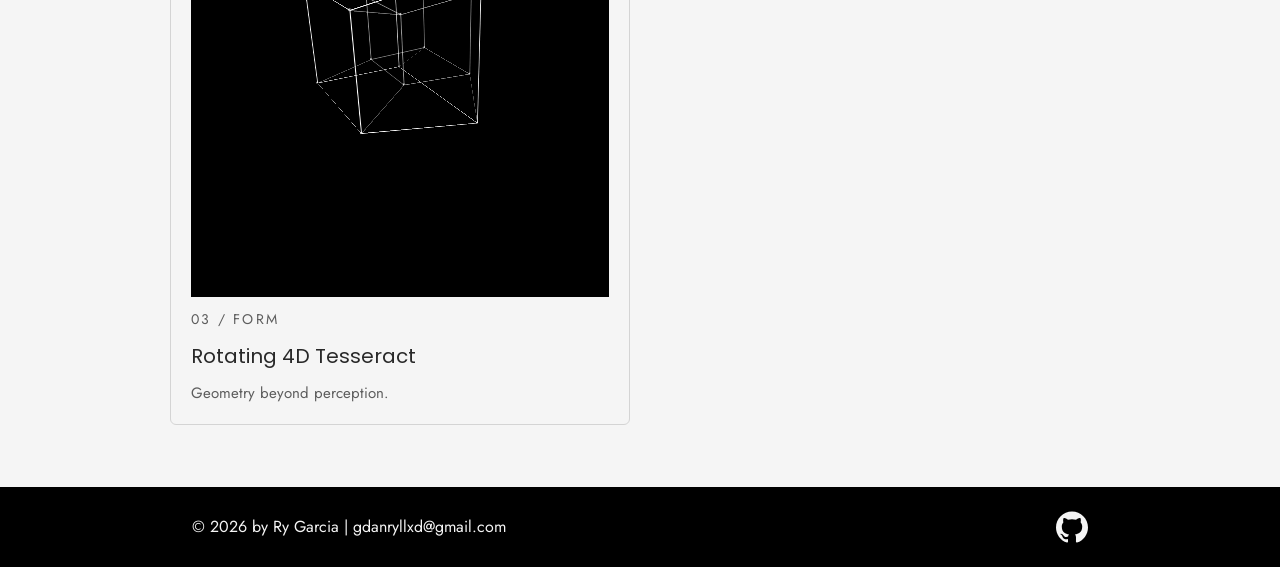
==== commit 791c4fbe: "Complete the tesseract front cube" ====
--- a/animations.html
+++ b/animations.html
@@ -216,6 +216,18 @@
                   <span class="form-edge form-edge--connector" data-edge="5 13" style="--ax: 1; --ay: -1; --az: 1; --aw: -1; --bx: 1; --by: -1; --bz: 1; --bw: 1"></span>
                   <span class="form-edge form-edge--connector" data-edge="6 14" style="--ax: -1; --ay: 1; --az: 1; --aw: -1; --bx: -1; --by: 1; --bz: 1; --bw: 1"></span>
                   <span class="form-edge form-edge--connector" data-edge="7 15" style="--ax: 1; --ay: 1; --az: 1; --aw: -1; --bx: 1; --by: 1; --bz: 1; --bw: 1"></span>
+                  <span class="form-edge" data-edge="8 9" style="--ax: -1; --ay: -1; --az: -1; --aw: 1; --bx: 1; --by: -1; --bz: -1; --bw: 1"></span>
+                  <span class="form-edge" data-edge="8 10" style="--ax: -1; --ay: -1; --az: -1; --aw: 1; --bx: -1; --by: 1; --bz: -1; --bw: 1"></span>
+                  <span class="form-edge" data-edge="8 12" style="--ax: -1; --ay: -1; --az: -1; --aw: 1; --bx: -1; --by: -1; --bz: 1; --bw: 1"></span>
+                  <span class="form-edge" data-edge="9 11" style="--ax: 1; --ay: -1; --az: -1; --aw: 1; --bx: 1; --by: 1; --bz: -1; --bw: 1"></span>
+                  <span class="form-edge" data-edge="9 13" style="--ax: 1; --ay: -1; --az: -1; --aw: 1; --bx: 1; --by: -1; --bz: 1; --bw: 1"></span>
+                  <span class="form-edge" data-edge="10 11" style="--ax: -1; --ay: 1; --az: -1; --aw: 1; --bx: 1; --by: 1; --bz: -1; --bw: 1"></span>
+                  <span class="form-edge" data-edge="10 14" style="--ax: -1; --ay: 1; --az: -1; --aw: 1; --bx: -1; --by: 1; --bz: 1; --bw: 1"></span>
+                  <span class="form-edge" data-edge="11 15" style="--ax: 1; --ay: 1; --az: -1; --aw: 1; --bx: 1; --by: 1; --bz: 1; --bw: 1"></span>
+                  <span class="form-edge" data-edge="12 13" style="--ax: -1; --ay: -1; --az: 1; --aw: 1; --bx: 1; --by: -1; --bz: 1; --bw: 1"></span>
+                  <span class="form-edge" data-edge="12 14" style="--ax: -1; --ay: -1; --az: 1; --aw: 1; --bx: -1; --by: 1; --bz: 1; --bw: 1"></span>
+                  <span class="form-edge" data-edge="13 15" style="--ax: 1; --ay: -1; --az: 1; --aw: 1; --bx: 1; --by: 1; --bz: 1; --bw: 1"></span>
+                  <span class="form-edge" data-edge="14 15" style="--ax: -1; --ay: 1; --az: 1; --aw: 1; --bx: 1; --by: 1; --bz: 1; --bw: 1"></span>
                 </div>
               </div>
             </div>
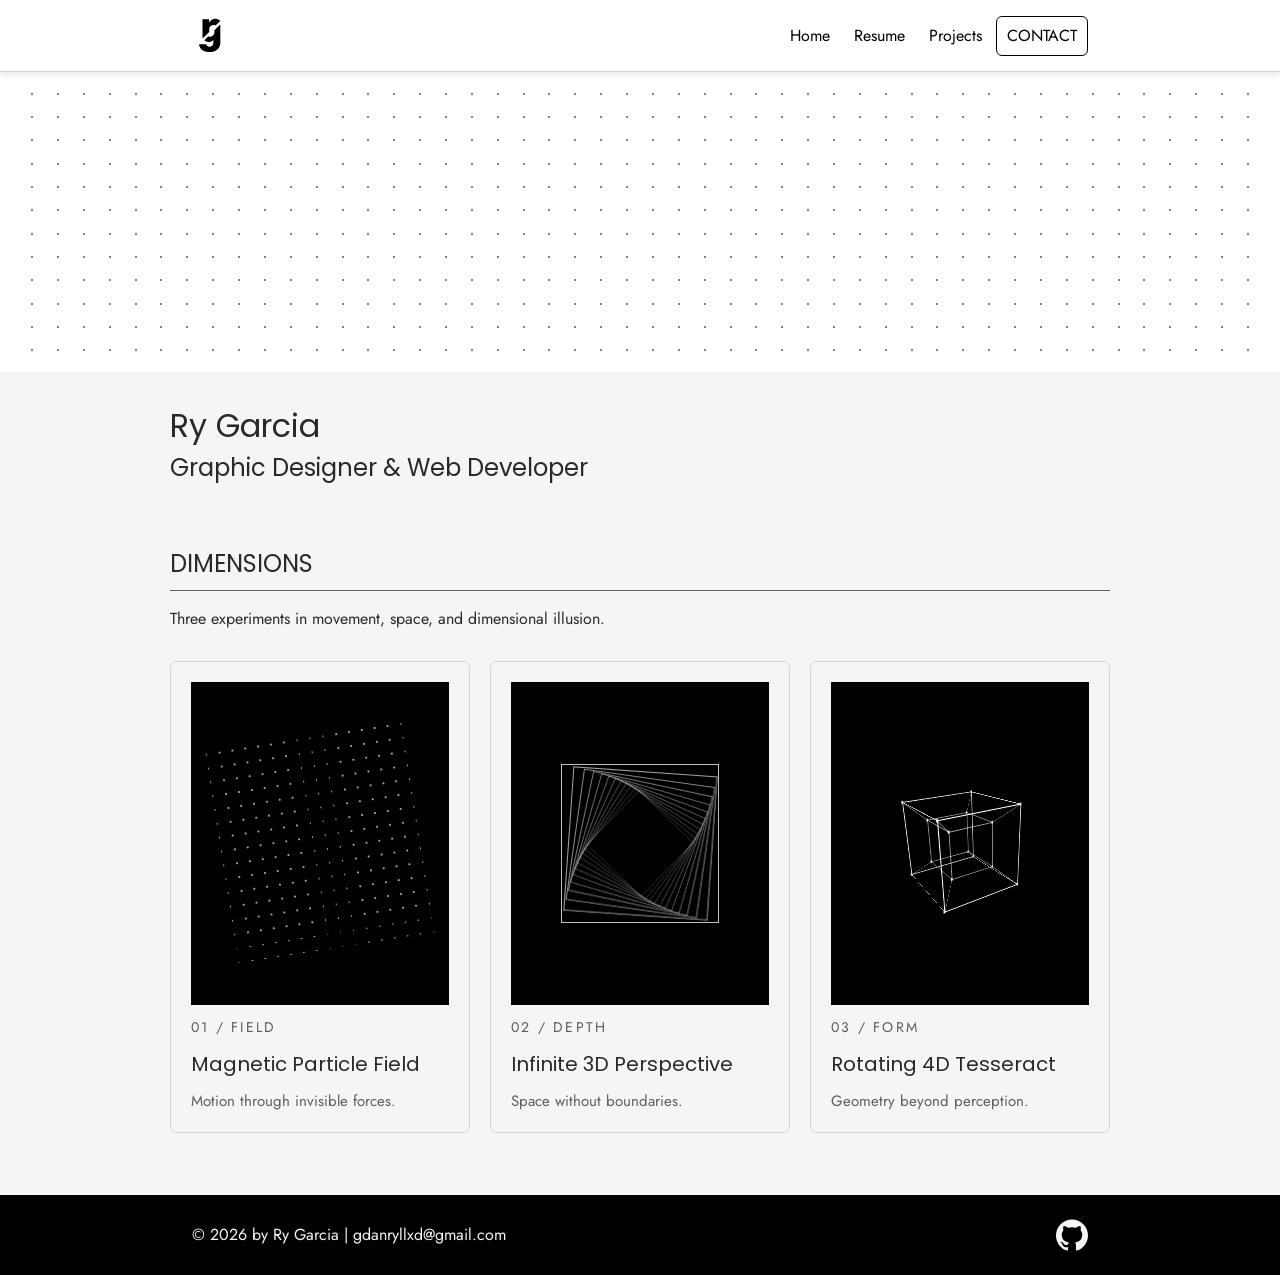
==== commit 3c87387f: "Restore the three-study Dimensions collection" ====
--- a/animations.html
+++ b/animations.html
@@ -4,7 +4,7 @@
     <meta charset="UTF-8">
     <meta name="viewport" content="width=device-width, initial-scale=1.0">
     <title>DIMENSIONS | Ry Garcia</title>
-    <meta name="description" content="Two CSS motion studies by Ry Garcia: magnetic particle waves and infinite perspective.">
+    <meta name="description" content="Three CSS motion studies by Ry Garcia: magnetic particle waves, infinite perspective, and a rotating 4D tesseract.">
     <link rel="icon" href="logo%20animation/monogram.svg" type="image/svg+xml">
 
     <link rel="preconnect" href="https://fonts.googleapis.com">
@@ -124,7 +124,7 @@
     <main id="main-content" class="content-wrapper" tabindex="-1">
       <section class="resume-section dimensions" aria-labelledby="animation-showcase-heading">
         <h2 id="animation-showcase-heading">DIMENSIONS</h2>
-        <p class="dimensions-intro">Two experiments in movement, space, and dimensional illusion.</p>
+        <p class="dimensions-intro">Three experiments in movement, space, and dimensional illusion.</p>
         <div class="project-wrapper dimensions-grid">
           <article class="project-item dimensions-card">
             <div class="dimensions-stage dimensions-stage--field" tabindex="0" role="img" aria-label="Coordinated magnetic particle waves. Hover or focus to expand the field.">
--- a/css/dimensions.css
+++ b/css/dimensions.css
@@ -1,4 +1,4 @@
-/* Fit the retained studies within the shared card layout. */
+/* Fit the three motion studies within the shared card layout. */
 
 .dimensions {
     /* Match the stage content width using the shared card layout tokens. */
@@ -196,6 +196,17 @@
     }
 }
 
+/* Interpolate the inherited rotation phase for the original XW projection. */
+@property --form-turn {
+    syntax: "<angle>";
+    inherits: true;
+    initial-value: 0deg;
+}
+
+@keyframes form-turn {
+    to { --form-turn: 360deg; }
+}
+
 /* Project the connected four-dimensional structure into the shared viewport. */
 .form-camera {
     inset-block: 0;
@@ -205,6 +216,7 @@
 }
 
 .form-model {
+    animation: form-turn 36s linear infinite;
     --form-angle: var(--form-turn, 24deg);
     --form-distance: 3.6;
     --form-unit: calc(var(--stage-unit) * 11.5);
@@ -216,6 +228,12 @@
     transform: rotateX(-20deg) rotateY(30deg) rotateZ(-3deg);
     transform-style: preserve-3d;
     transition: transform var(--motion-transition) var(--motion-easing);
+}
+
+/* Pause and expand the structure on pointer hover or keyboard focus. */
+.dimensions-stage--form:is(:hover, :focus-visible) .form-model {
+    animation-play-state: paused;
+    transform: rotateX(-20deg) rotateY(30deg) rotateZ(-3deg) scale(1.12);
 }
 
 /* Rotate each endpoint in the XW plane before applying the perspective divide. */
@@ -264,7 +282,7 @@
 .form-edge--rear { background: oklch(from var(--white) l c h / 62%); }
 .form-edge--connector { background: oklch(from var(--white) l c h / 45%); }
 
-/* Place the retained studies beside each other. */
+/* Place all three studies beside each other on large screens. */
 
 @media (min-width: 40.625rem) {
     .dimensions {
@@ -274,11 +292,11 @@
 
 @media (min-width: 53.75rem) {
     .dimensions {
-        --stage-width: calc((min(100vi, var(--content-max-inline-size)) - var(--space-7) * 2 - var(--space-5)) / 2 - var(--space-5) * 2 - var(--border-thin) * 4);
+        --stage-width: calc((min(100vi, var(--content-max-inline-size)) - var(--space-7) * 2 - var(--space-5) * 2) / 3 - var(--space-5) * 2 - var(--border-thin) * 4);
     }
 
     .dimensions .dimensions-grid {
-        grid-template-columns: repeat(2, minmax(0, 1fr));
+        grid-template-columns: repeat(3, minmax(0, 1fr));
         max-inline-size: none;
     }
 }
@@ -308,6 +326,14 @@
         transform: translateY(calc(sin(var(--column) * 22deg + var(--row) * 10deg) * var(--stage-unit) * 1.2));
     }
 
+    .form-model {
+        --form-turn: 24deg;
+    }
+
+    .dimensions-stage--form:is(:hover, :focus-visible) .form-model {
+        transform: rotateX(-20deg) rotateY(30deg) rotateZ(-3deg);
+    }
+
     .dimensions-stage--field:is(:hover, :focus-visible) .magnetic-field {
         transform: rotate(-9deg);
     }
